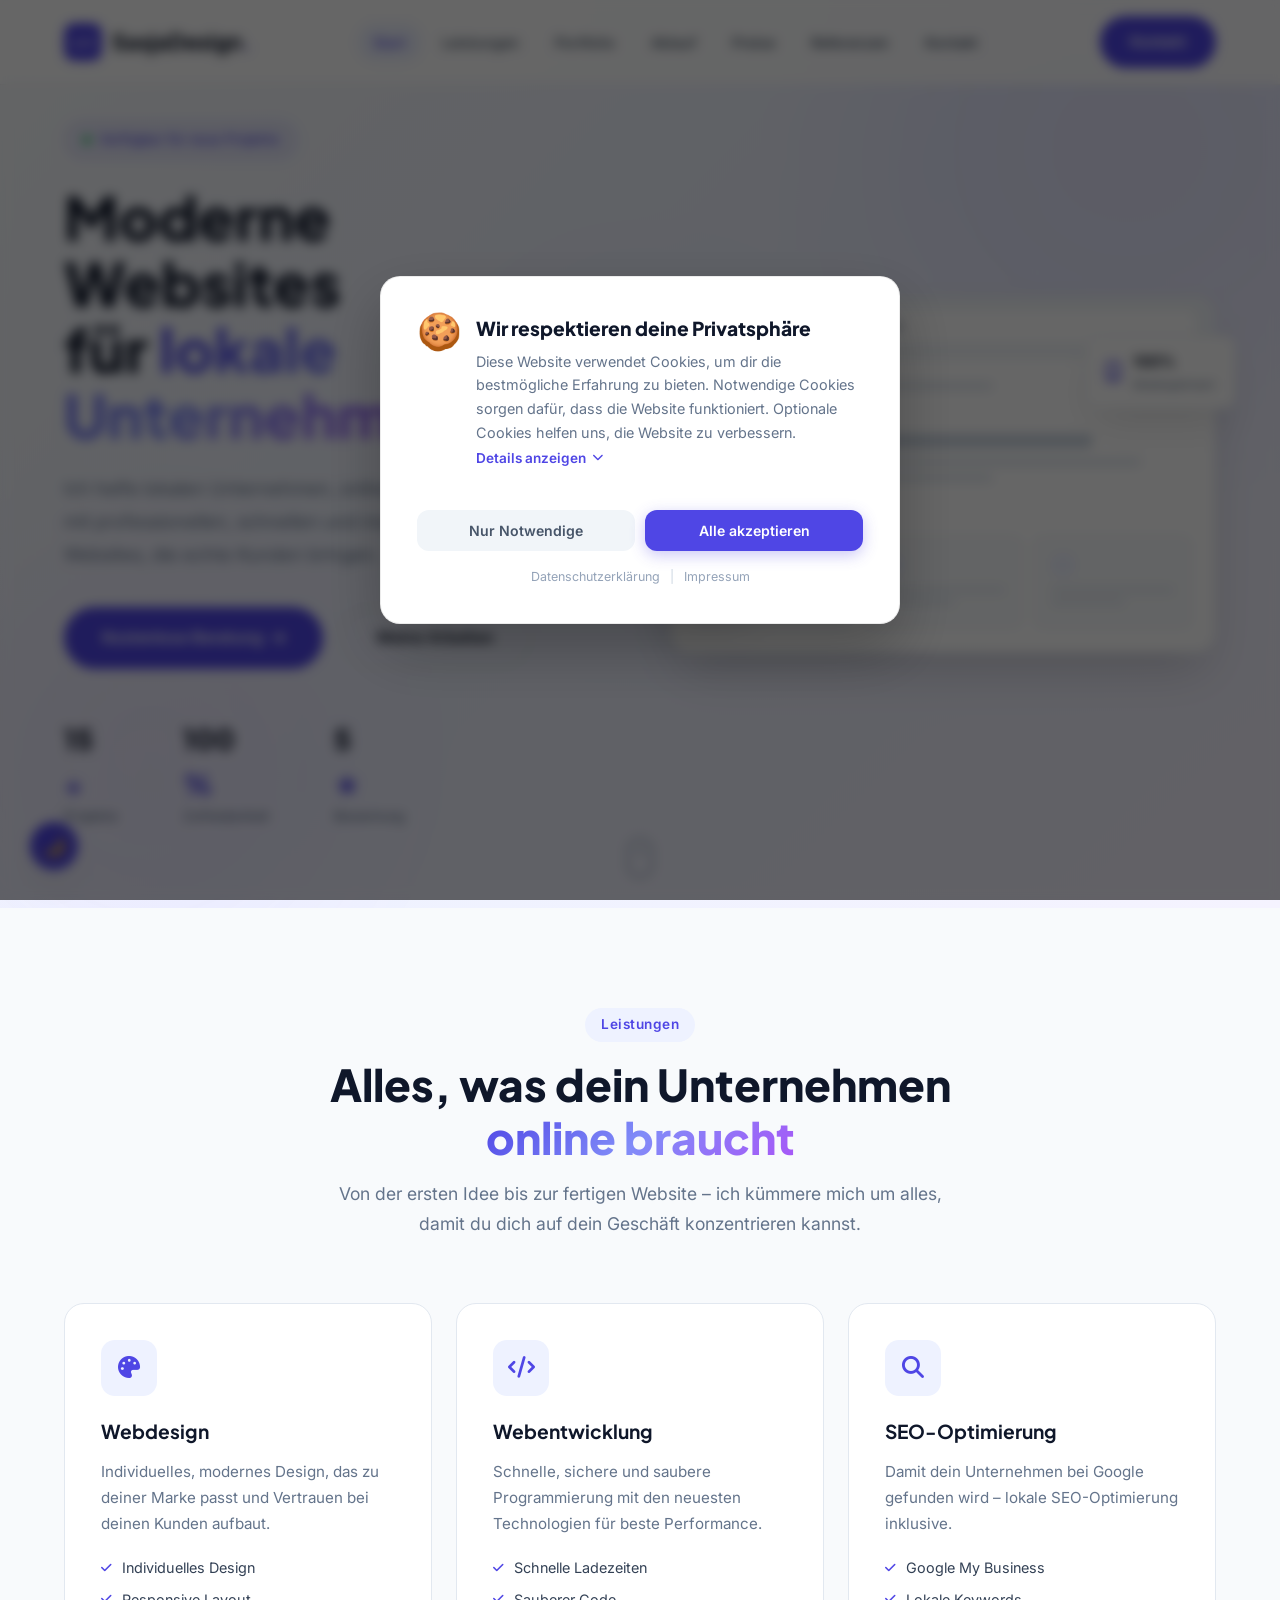
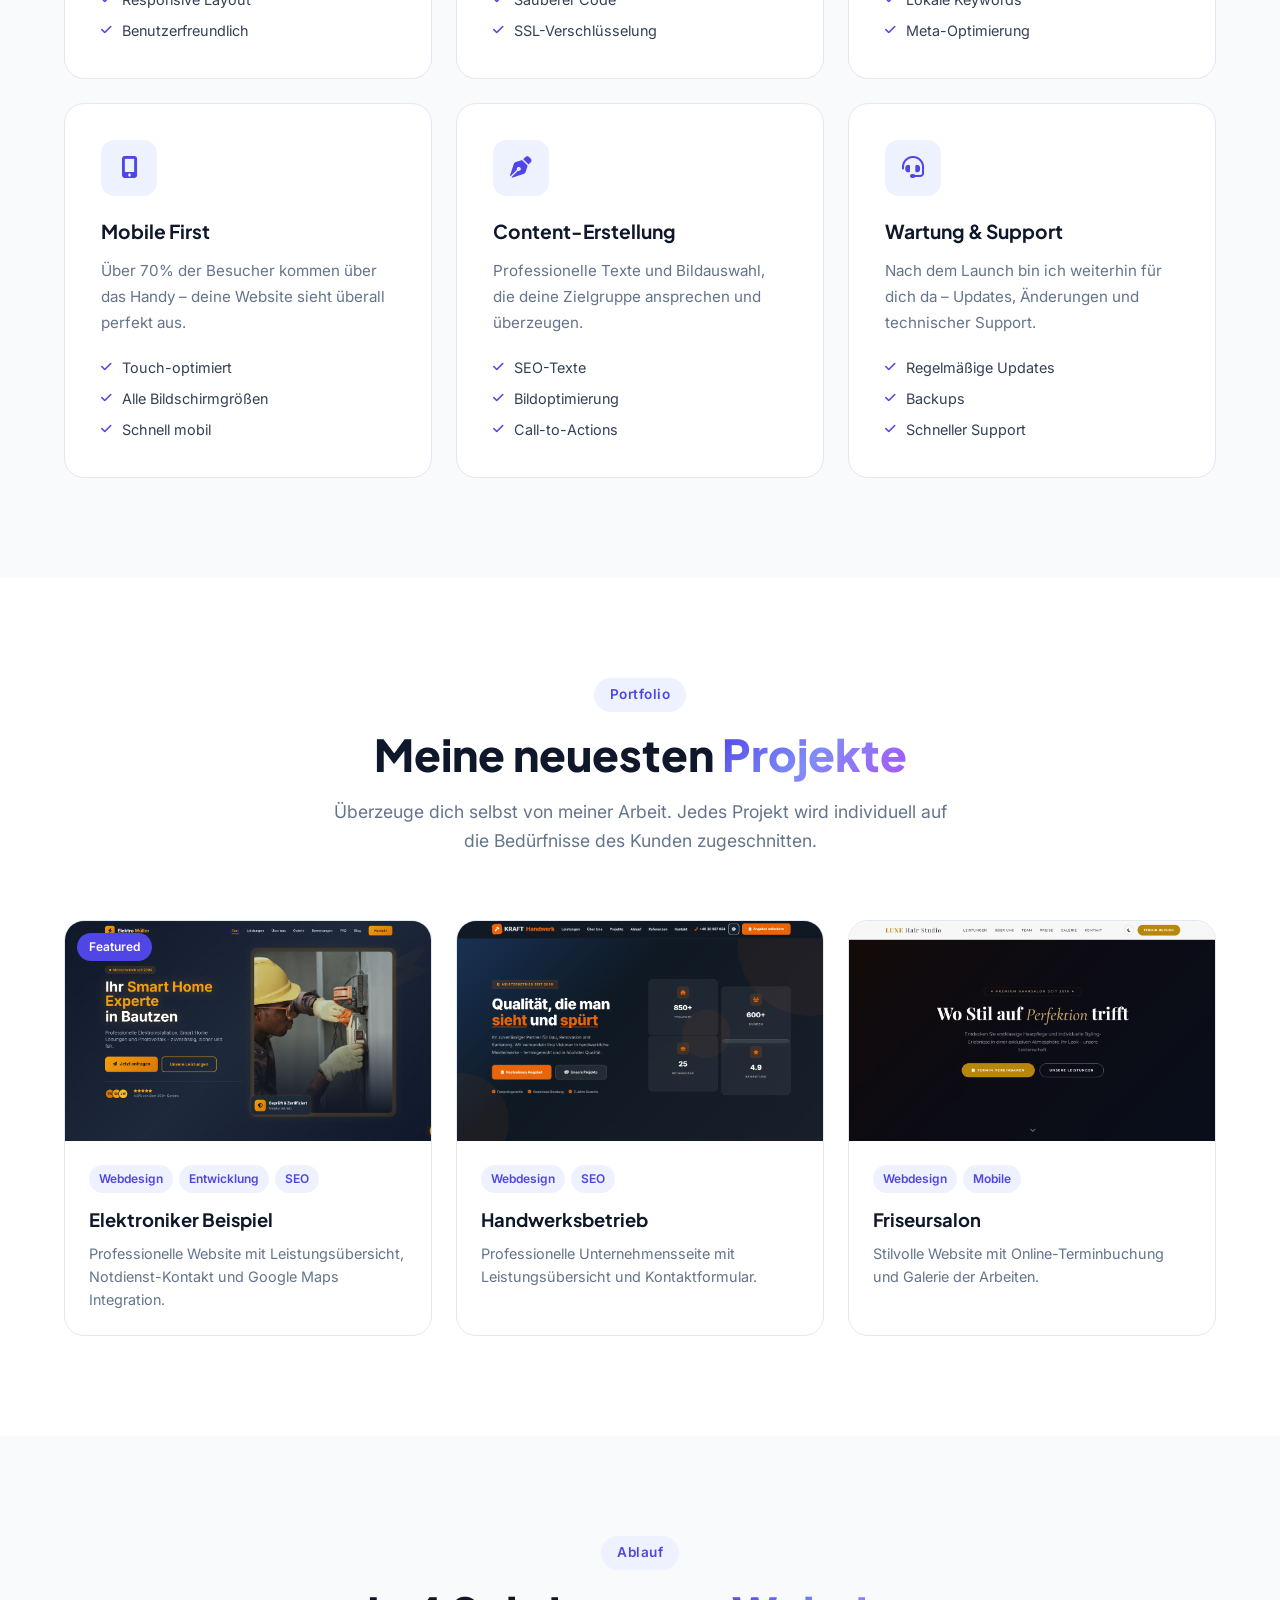
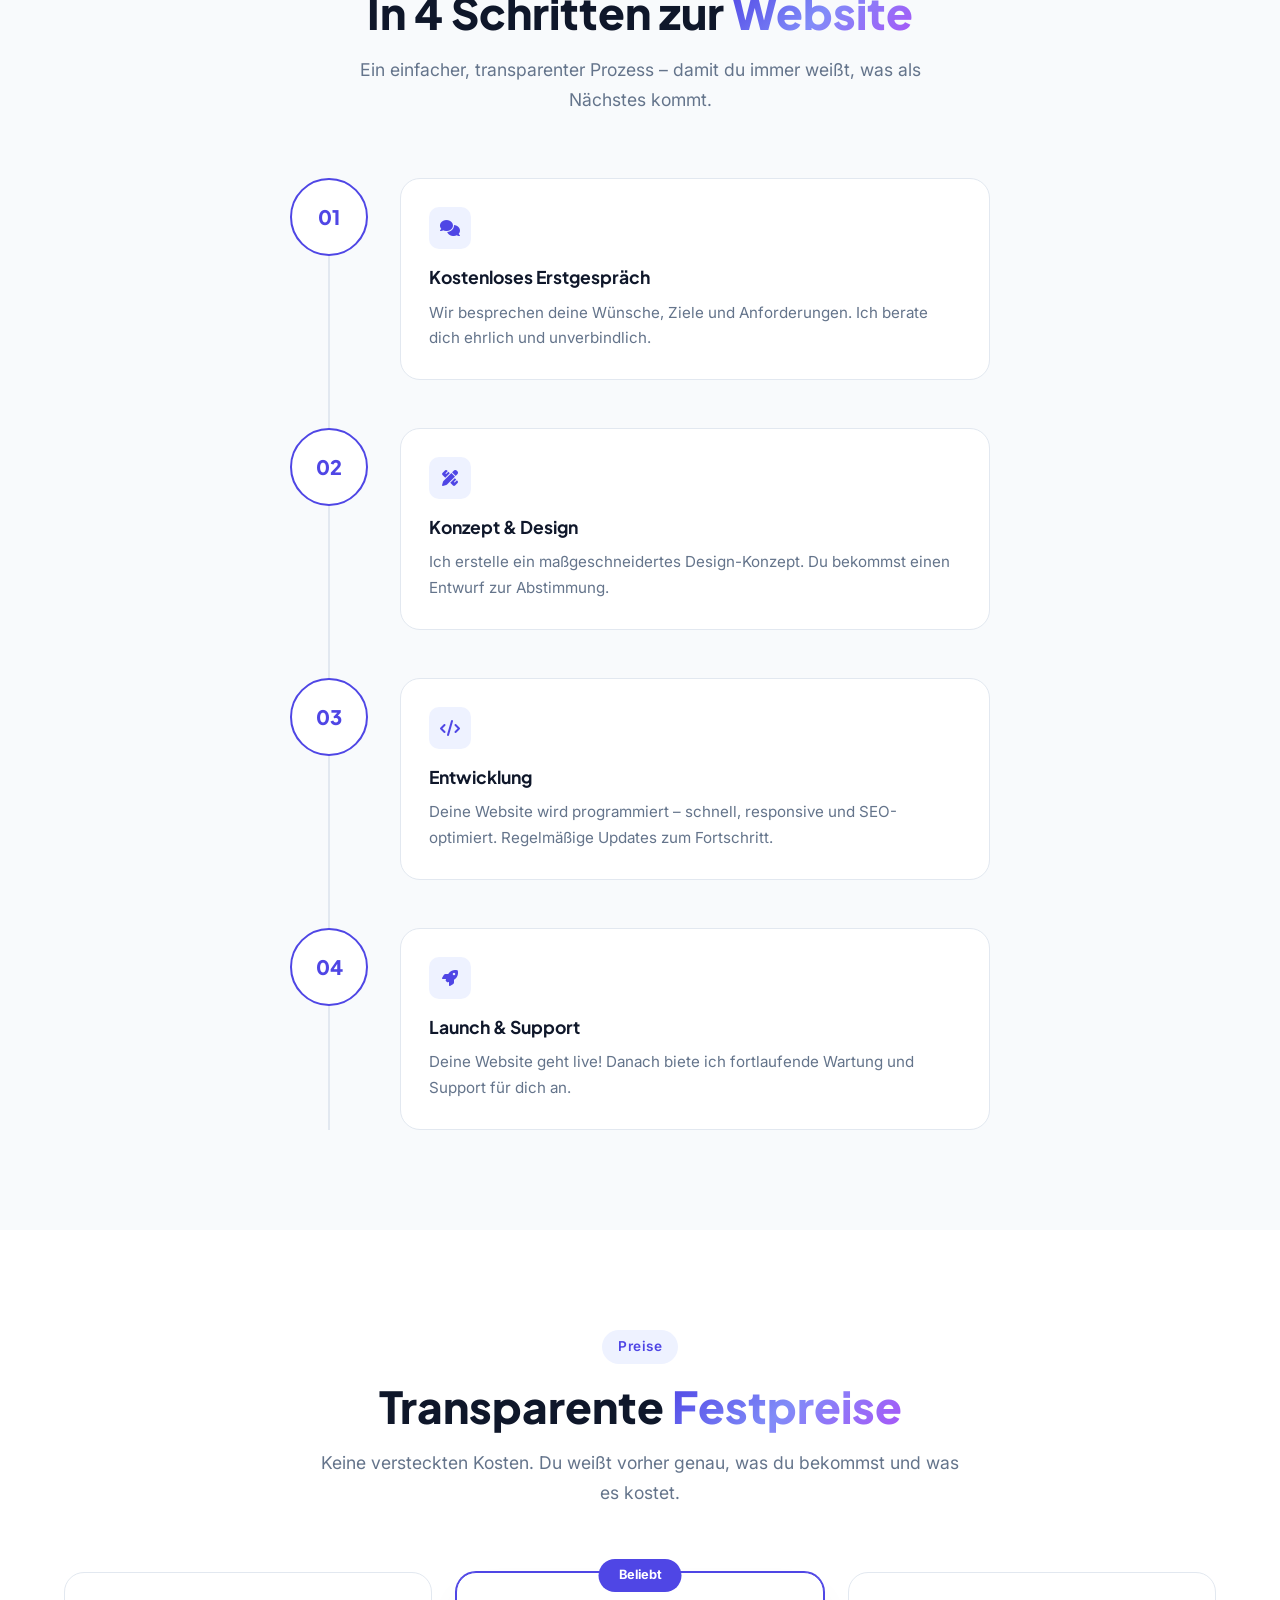
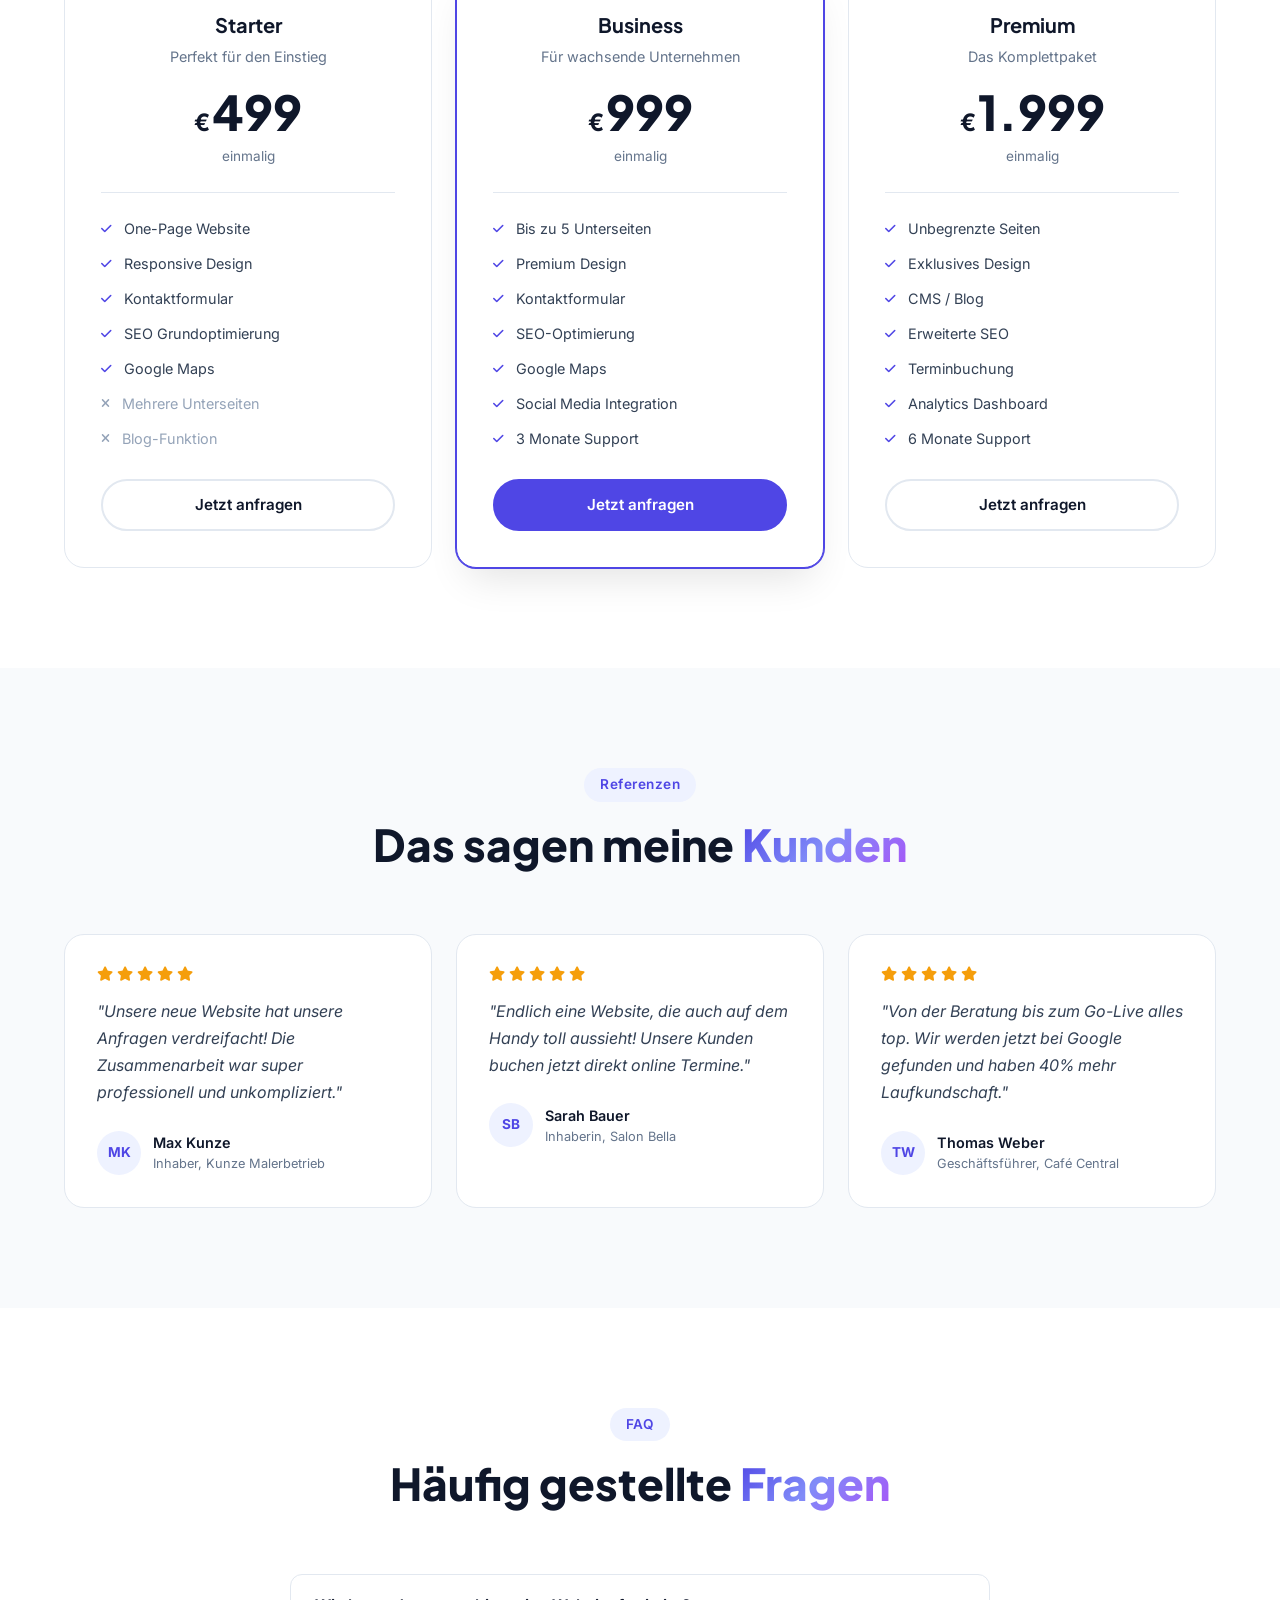
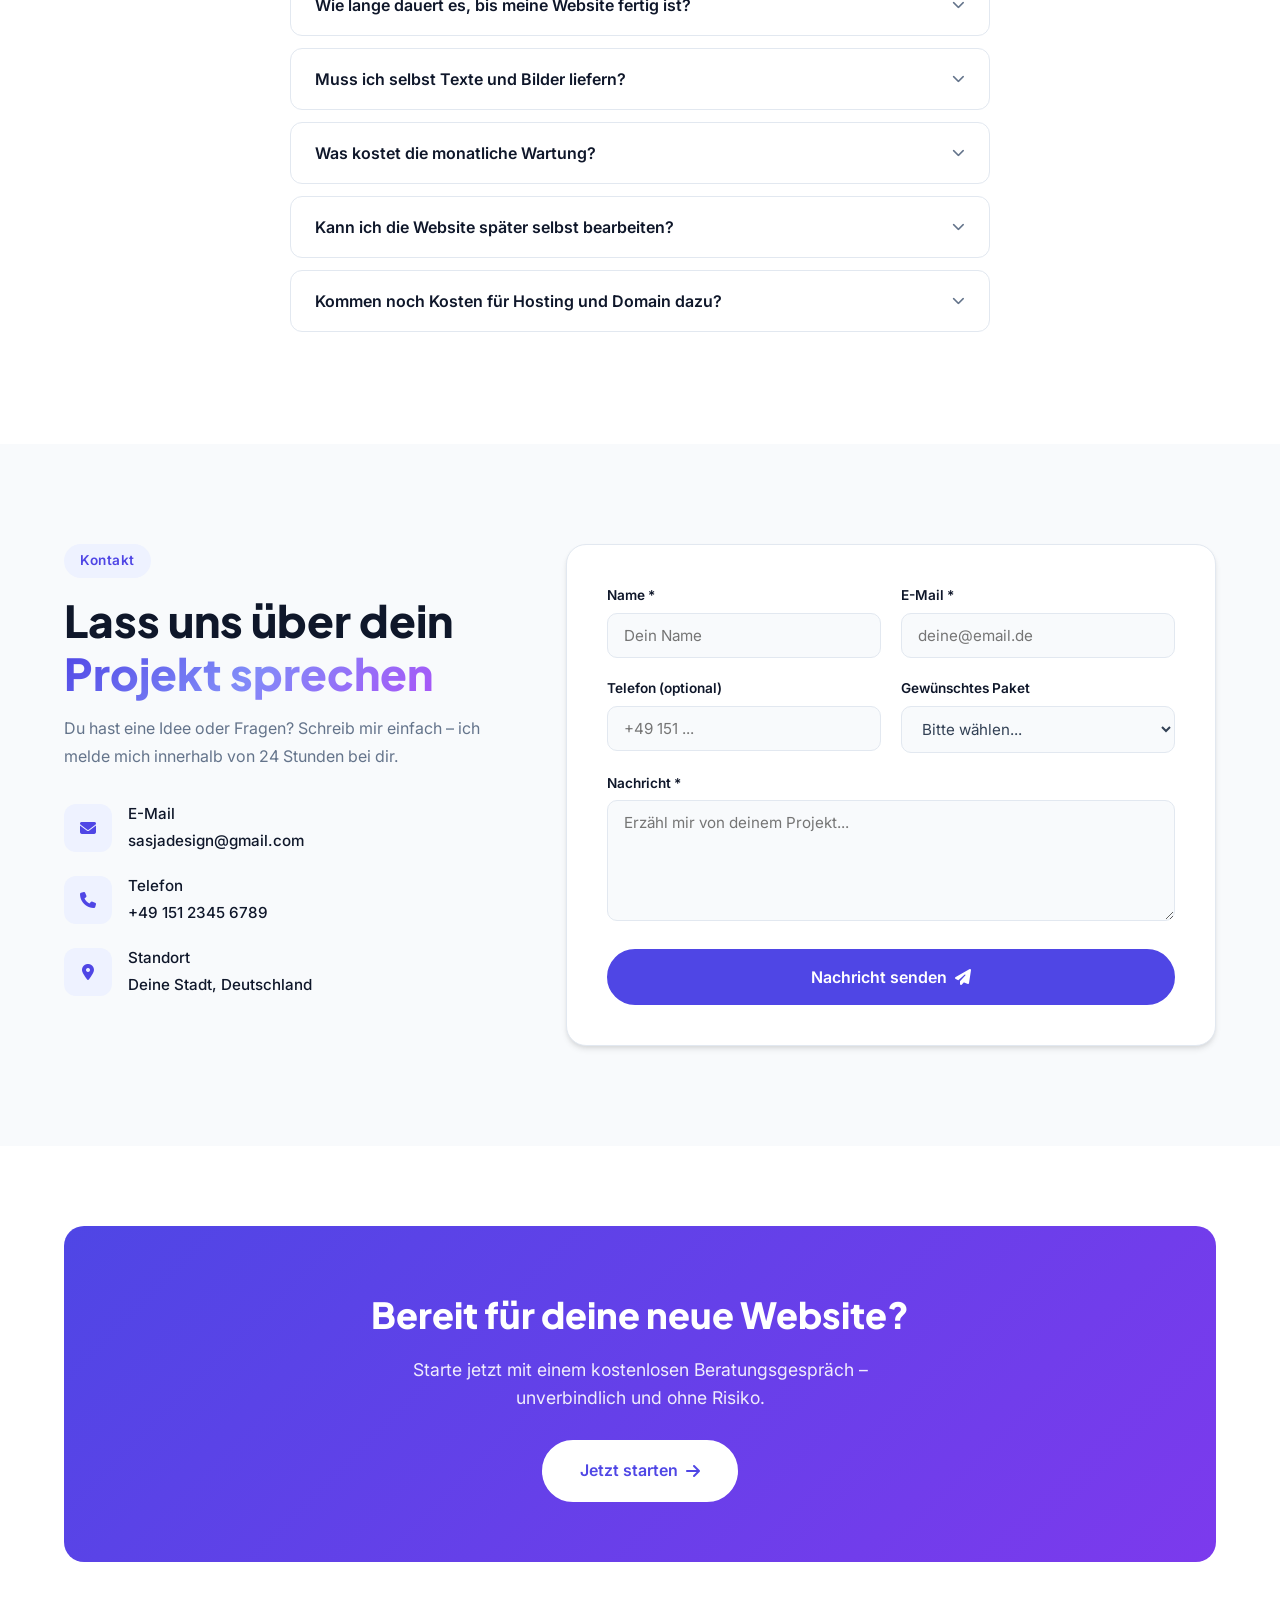
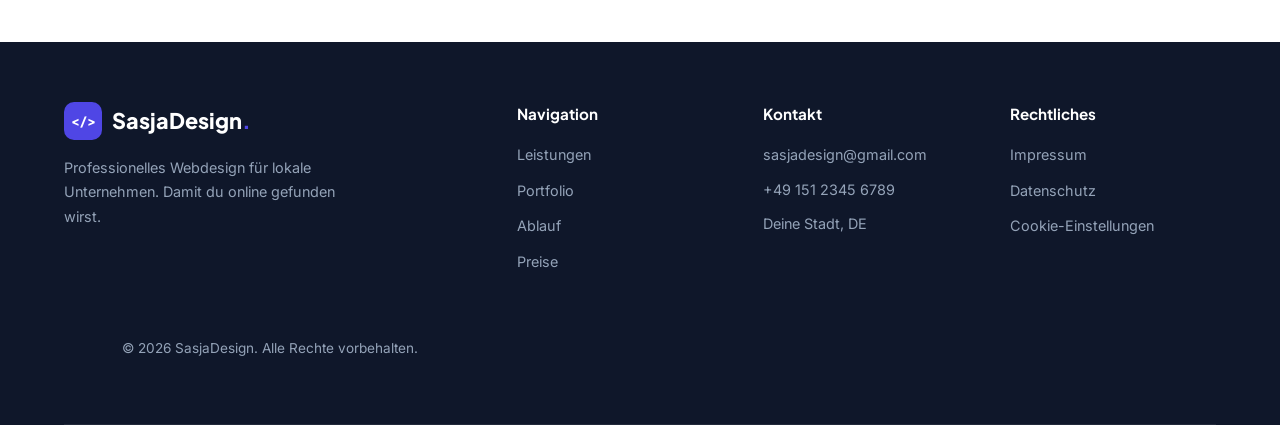
==== index.html @ 2af324fd "add folder and files" ====
<!DOCTYPE html>
<html lang="de">
<head>


	<script>
(async () => {
  try {
    // Wenn maintenance.on existiert -> Wartungsseite anzeigen
    const res = await fetch('/maintenance.on', { cache: 'no-store' });
    if (res.ok) window.location.replace('/maintenance.html');
  } catch (e) {
    // wenn fetch nicht klappt: normal laden
  }
})();
</script>
	
	<link rel="icon" type="image/svg+xml" href="data:image/svg+xml,<svg xmlns='http://www.w3.org/2000/svg' viewBox='0 0 100 100'><rect rx='20' width='100' height='100' fill='%234F46E5'/><text x='50' y='68' text-anchor='middle' font-size='50' font-family='monospace' fill='white'>&lt;/&gt;</text></svg>">
<link rel="icon" type="image/png" sizes="32x32" href="favicon-32x32.png">
<link rel="icon" type="image/png" sizes="16x16" href="favicon-16x16.png">
    <meta charset="UTF-8">
    <meta name="viewport" content="width=device-width, initial-scale=1.0">
    <title>SasjaDesign | Webdesign für lokale Unternehmen</title>
    <meta name="description" content="Professionelles Webdesign für lokale Unternehmen. Moderne, schnelle und mobiloptimierte Websites, die echte Kunden bringen.">

    <!-- Dark Mode sofort anwenden -->
    <script>
        (function(){
            var m=document.cookie.match(/(?:^|;\s*)theme=([^;]*)/);
            var t=m?decodeURIComponent(m[1]):null;
            if(t==='dark'||(!t&&window.matchMedia('(prefers-color-scheme: dark)').matches)){
                document.documentElement.classList.add('dark');
            }
        })();
    </script>

    <link rel="preconnect" href="https://fonts.googleapis.com">
    <link rel="preconnect" href="https://fonts.gstatic.com" crossorigin>
    <link href="https://fonts.googleapis.com/css2?family=Inter:wght@300;400;500;600;700;800;900&family=Plus+Jakarta+Sans:wght@400;500;600;700;800&display=swap" rel="stylesheet">
    <link rel="stylesheet" href="https://cdnjs.cloudflare.com/ajax/libs/font-awesome/6.5.1/css/all.min.css">
    <link rel="stylesheet" href="css/style.css">
</head>
<body>

    <!-- ==================== PAGE LOADER ==================== -->
    <div class="page-loader" id="pageLoader">
        <div class="loader-spinner"></div>
    </div>

    <!-- ==================== NAVBAR ==================== -->
    <nav class="navbar" id="navbar">
        <div class="container nav-container">
            <a href="#hero" class="logo">
                <span class="logo-icon">&lt;/&gt;</span>
                <span class="logo-text">SasjaDesign<span class="logo-dot">.</span></span>
            </a>
            <div class="nav-links" id="navLinks">
                <a href="#hero" class="nav-link active">Start</a>
                <a href="#services" class="nav-link">Leistungen</a>
                <a href="#portfolio" class="nav-link">Portfolio</a>
                <a href="#process" class="nav-link">Ablauf</a>
                <a href="#pricing" class="nav-link">Preise</a>
                <a href="#testimonials" class="nav-link">Referenzen</a>
                <a href="#contact" class="nav-link">Kontakt</a>
            </div>
            <div class="nav-actions">
                <a href="#contact" class="btn btn-primary nav-cta">Kontakt</a>
                <button class="hamburger" id="navHamburger" aria-label="Menü öffnen">
                    <span class="bar"></span>
                    <span class="bar"></span>
                    <span class="bar"></span>
                </button>
            </div>
        </div>
    </nav>

    <!-- ==================== HERO ==================== -->
    <section class="hero" id="hero">
        <div class="hero-bg-shapes">
            <div class="shape shape-1"></div>
            <div class="shape shape-2"></div>
            <div class="shape shape-3"></div>
        </div>
        <div class="container hero-container">
            <div class="hero-content" data-animate>
                <div class="hero-badge">
                    <span class="badge-dot"></span>
                    Verfügbar für neue Projekte
                </div>
                <h1 class="hero-title">
                    Moderne Websites <br>für <span class="text-gradient">lokale Unternehmen</span>
                </h1>
                <p class="hero-subtitle">
                    Ich helfe lokalen Unternehmen, online sichtbar zu werden – mit professionellen,
                    schnellen und mobiloptimierten Websites, die echte Kunden bringen.
                </p>
                <div class="hero-cta">
                    <a href="#contact" class="btn btn-primary btn-lg">Kostenlose Beratung <i class="fas fa-arrow-right"></i></a>
                    <a href="#portfolio" class="btn btn-outline btn-lg">Meine Arbeiten</a>
                </div>
                <div class="hero-stats">
                    <div class="stat">
                        <span class="stat-number" data-count="15">0</span><span class="stat-plus">+</span>
                        <span class="stat-label">Projekte</span>
                    </div>
                    <div class="stat-divider"></div>
                    <div class="stat">
                        <span class="stat-number" data-count="100">0</span><span class="stat-plus">%</span>
                        <span class="stat-label">Zufriedenheit</span>
                    </div>
                    <div class="stat-divider"></div>
                    <div class="stat">
                        <span class="stat-number" data-count="5">0</span><span class="stat-plus">★</span>
                        <span class="stat-label">Bewertung</span>
                    </div>
                </div>
            </div>
            <div class="hero-visual" data-animate="fade-left">
                <div class="browser-mockup">
                    <div class="browser-header">
                        <div class="browser-dots">
                            <span class="dot red"></span>
                            <span class="dot yellow"></span>
                            <span class="dot green"></span>
                        </div>
                        <div class="browser-url">
                            <i class="fas fa-lock"></i>
                            www.dein-kunde.de
                        </div>
                    </div>
                    <div class="browser-body">
                        <div class="mock-nav"></div>
                        <div class="mock-hero-section">
                            <div class="mock-badge"></div>
                            <div class="mock-title"></div>
                            <div class="mock-text"></div>
                            <div class="mock-text short"></div>
                            <div class="mock-btn"></div>
                        </div>
                        <div class="mock-cards">
                            <div class="mock-card">
                                <div class="mock-card-icon"></div>
                                <div class="mock-card-line"></div>
                                <div class="mock-card-line short"></div>
                            </div>
                            <div class="mock-card">
                                <div class="mock-card-icon"></div>
                                <div class="mock-card-line"></div>
                                <div class="mock-card-line short"></div>
                            </div>
                            <div class="mock-card">
                                <div class="mock-card-icon"></div>
                                <div class="mock-card-line"></div>
                                <div class="mock-card-line short"></div>
                            </div>
                        </div>
                    </div>
                </div>
                <div class="floating-card card-speed">
                    <i class="fas fa-bolt"></i>
                    <div>
                        <span class="fc-value">0.8s</span>
                        <span class="fc-label">Ladezeit</span>
                    </div>
                </div>
                <div class="floating-card card-mobile">
                    <i class="fas fa-mobile-alt"></i>
                    <div>
                        <span class="fc-value">100%</span>
                        <span class="fc-label">Mobiloptimiert</span>
                    </div>
                </div>
            </div>
        </div>
        <div class="scroll-indicator">
            <div class="mouse">
                <div class="wheel"></div>
            </div>
        </div>
    </section>

    <!-- ==================== SERVICES ==================== -->
    <section class="services section" id="services">
        <div class="container">
            <div class="section-header" data-animate>
                <span class="section-tag">Leistungen</span>
                <h2 class="section-title">Alles, was dein Unternehmen <span class="text-gradient">online braucht</span></h2>
                <p class="section-subtitle">Von der ersten Idee bis zur fertigen Website – ich kümmere mich um alles, damit du dich auf dein Geschäft konzentrieren kannst.</p>
            </div>
            <div class="services-grid">
                <div class="service-card" data-animate data-delay="0">
                    <div class="service-icon"><i class="fas fa-palette"></i></div>
                    <h3>Webdesign</h3>
                    <p>Individuelles, modernes Design, das zu deiner Marke passt und Vertrauen bei deinen Kunden aufbaut.</p>
                    <ul class="service-features">
                        <li><i class="fas fa-check"></i> Individuelles Design</li>
                        <li><i class="fas fa-check"></i> Responsive Layout</li>
                        <li><i class="fas fa-check"></i> Benutzerfreundlich</li>
                    </ul>
                </div>
                <div class="service-card" data-animate data-delay="100">
                    <div class="service-icon"><i class="fas fa-code"></i></div>
                    <h3>Webentwicklung</h3>
                    <p>Schnelle, sichere und saubere Programmierung mit den neuesten Technologien für beste Performance.</p>
                    <ul class="service-features">
                        <li><i class="fas fa-check"></i> Schnelle Ladezeiten</li>
                        <li><i class="fas fa-check"></i> Sauberer Code</li>
                        <li><i class="fas fa-check"></i> SSL-Verschlüsselung</li>
                    </ul>
                </div>
                <div class="service-card" data-animate data-delay="200">
                    <div class="service-icon"><i class="fas fa-search"></i></div>
                    <h3>SEO-Optimierung</h3>
                    <p>Damit dein Unternehmen bei Google gefunden wird – lokale SEO-Optimierung inklusive.</p>
                    <ul class="service-features">
                        <li><i class="fas fa-check"></i> Google My Business</li>
                        <li><i class="fas fa-check"></i> Lokale Keywords</li>
                        <li><i class="fas fa-check"></i> Meta-Optimierung</li>
                    </ul>
                </div>
                <div class="service-card" data-animate data-delay="0">
                    <div class="service-icon"><i class="fas fa-mobile-alt"></i></div>
                    <h3>Mobile First</h3>
                    <p>Über 70% der Besucher kommen über das Handy – deine Website sieht überall perfekt aus.</p>
                    <ul class="service-features">
                        <li><i class="fas fa-check"></i> Touch-optimiert</li>
                        <li><i class="fas fa-check"></i> Alle Bildschirmgrößen</li>
                        <li><i class="fas fa-check"></i> Schnell mobil</li>
                    </ul>
                </div>
                <div class="service-card" data-animate data-delay="100">
                    <div class="service-icon"><i class="fas fa-pen-nib"></i></div>
                    <h3>Content-Erstellung</h3>
                    <p>Professionelle Texte und Bildauswahl, die deine Zielgruppe ansprechen und überzeugen.</p>
                    <ul class="service-features">
                        <li><i class="fas fa-check"></i> SEO-Texte</li>
                        <li><i class="fas fa-check"></i> Bildoptimierung</li>
                        <li><i class="fas fa-check"></i> Call-to-Actions</li>
                    </ul>
                </div>
                <div class="service-card" data-animate data-delay="200">
                    <div class="service-icon"><i class="fas fa-headset"></i></div>
                    <h3>Wartung & Support</h3>
                    <p>Nach dem Launch bin ich weiterhin für dich da – Updates, Änderungen und technischer Support.</p>
                    <ul class="service-features">
                        <li><i class="fas fa-check"></i> Regelmäßige Updates</li>
                        <li><i class="fas fa-check"></i> Backups</li>
                        <li><i class="fas fa-check"></i> Schneller Support</li>
                    </ul>
                </div>
            </div>
        </div>
    </section>

    <!-- ==================== PORTFOLIO ==================== -->
    <section class="section" id="portfolio">
        <div class="container">
            <div class="section-header" data-animate>
                <span class="section-tag">Portfolio</span>
                <h2 class="section-title">Meine neuesten <span class="text-gradient">Projekte</span></h2>
                <p class="section-subtitle">Überzeuge dich selbst von meiner Arbeit. Jedes Projekt wird individuell auf die Bedürfnisse des Kunden zugeschnitten.</p>
            </div>
            <div class="portfolio-grid">
                <div class="portfolio-item featured" data-animate data-delay="0">
                    <div class="portfolio-card">
                        <div class="portfolio-image">
				 <img src="images/Elektriker.png"
                 			alt="Elektroniker Website – Webdesign"
                 				class="portfolio-preview">
                            <div class="portfolio-placeholder">
                                <div class="pp-browser">
                                    <div class="pp-dots"><span></span><span></span><span></span></div>
                                    <div class="pp-content">
                                        <div class="pp-nav"></div>
                                        <div class="pp-hero">
                                            <div class="pp-title-block"></div>
                                            <div class="pp-text-block"></div>
                                            <div class="pp-btn-block"></div>
                                        </div>
                                        <div class="pp-grid">
                                            <div class="pp-box"></div>
                                            <div class="pp-box"></div>
                                            <div class="pp-box"></div>
                                        </div>
                                    </div>
                                </div>
                            </div>
                            <div class="portfolio-overlay">
                                <a href="Demos/Elektroniker.html" class="portfolio-link">Website ansehen <i class="fas fa-external-link-alt"></i></a>
                            </div>
                            <span class="portfolio-featured-badge">Featured</span>
                        </div>
                        <div class="portfolio-info">
                            <div class="portfolio-tags">
                                <span>Webdesign</span>
                                <span>Entwicklung</span>
                                <span>SEO</span>
                            </div>
                            <h3>Elektroniker Beispiel</h3>
                            <p>Professionelle Website mit Leistungsübersicht, Notdienst-Kontakt und Google Maps Integration.</p>
                        </div>
                    </div>
                </div>
                <div class="portfolio-item" data-animate data-delay="100">
                    <div class="portfolio-card">
                        <div class="portfolio-image">
			 <img src="images/Handwerker.png"
                 			alt="Handwerker Website – Webdesign"
                 				class="portfolio-preview">
                            <div class="portfolio-placeholder color-2">
                                <div class="pp-browser">
                                    <div class="pp-dots"><span></span><span></span><span></span></div>
                                    <div class="pp-content">
                                        <div class="pp-nav"></div>
                                        <div class="pp-hero">
                                            <div class="pp-title-block"></div>
                                            <div class="pp-text-block"></div>
                                            <div class="pp-btn-block"></div>
                                        </div>
                                        <div class="pp-grid">
                                            <div class="pp-box"></div>
                                            <div class="pp-box"></div>
                                            <div class="pp-box"></div>
                                        </div>
                                    </div>
                                </div>
                            </div>
                            <div class="portfolio-overlay">
                                <a href="Demos/Handwerker.html" class="portfolio-link">Website ansehen <i class="fas fa-external-link-alt"></i></a>
                            </div>
                        </div>
                        <div class="portfolio-info">
                            <div class="portfolio-tags">
                                <span>Webdesign</span>
                                <span>SEO</span>
                            </div>
                            <h3>Handwerksbetrieb</h3>
                            <p>Professionelle Unternehmensseite mit Leistungsübersicht und Kontaktformular.</p>
                        </div>
                    </div>
                </div>
                <div class="portfolio-item" data-animate data-delay="200">
                    <div class="portfolio-card">
                        <div class="portfolio-image">
			 <img src="images/Friseur.png"
                 			alt="Friseur Website – Webdesign"
                 				class="portfolio-preview">
							<div class="portfolio-placeholder color-3">
                                <div class="pp-browser">
                                    <div class="pp-dots"><span></span><span></span><span></span></div>
                                    <div class="pp-content">
                                        <div class="pp-nav"></div>
                                        <div class="pp-hero">
                                            <div class="pp-title-block"></div>
                                            <div class="pp-text-block"></div>
                                            <div class="pp-btn-block"></div>
                                        </div>
                                        <div class="pp-grid">
                                            <div class="pp-box"></div>
                                            <div class="pp-box"></div>
                                            <div class="pp-box"></div>
                                        </div>
                                    </div>
                                </div>
                            </div>
                            <div class="portfolio-overlay">
                                <a href="Demos/Friseur.html" class="portfolio-link">Website ansehen <i class="fas fa-external-link-alt"></i></a>
                            </div>
                        </div>
                        <div class="portfolio-info">
                            <div class="portfolio-tags">
                                <span>Webdesign</span>
                                <span>Mobile</span>
                            </div>
                            <h3>Friseursalon</h3>
                            <p>Stilvolle Website mit Online-Terminbuchung und Galerie der Arbeiten.</p>
                        </div>
                    </div>
                </div>
            </div>
        </div>
    </section>

    <!-- ==================== PROCESS ==================== -->
    <section class="process section" id="process">
        <div class="container">
            <div class="section-header" data-animate>
                <span class="section-tag">Ablauf</span>
                <h2 class="section-title">In 4 Schritten zur <span class="text-gradient">Website</span></h2>
                <p class="section-subtitle">Ein einfacher, transparenter Prozess – damit du immer weißt, was als Nächstes kommt.</p>
            </div>
            <div class="process-timeline">
                <div class="process-line"></div>
                <div class="process-step" data-animate data-delay="0">
                    <div class="step-number">01</div>
                    <div class="step-content">
                        <div class="step-icon"><i class="fas fa-comments"></i></div>
                        <h3>Kostenloses Erstgespräch</h3>
                        <p>Wir besprechen deine Wünsche, Ziele und Anforderungen. Ich berate dich ehrlich und unverbindlich.</p>
                    </div>
                </div>
                <div class="process-step" data-animate data-delay="100">
                    <div class="step-number">02</div>
                    <div class="step-content">
                        <div class="step-icon"><i class="fas fa-pencil-ruler"></i></div>
                        <h3>Konzept & Design</h3>
                        <p>Ich erstelle ein maßgeschneidertes Design-Konzept. Du bekommst einen Entwurf zur Abstimmung.</p>
                    </div>
                </div>
                <div class="process-step" data-animate data-delay="200">
                    <div class="step-number">03</div>
                    <div class="step-content">
                        <div class="step-icon"><i class="fas fa-code"></i></div>
                        <h3>Entwicklung</h3>
                        <p>Deine Website wird programmiert – schnell, responsive und SEO-optimiert. Regelmäßige Updates zum Fortschritt.</p>
                    </div>
                </div>
                <div class="process-step" data-animate data-delay="300">
                    <div class="step-number">04</div>
                    <div class="step-content">
                        <div class="step-icon"><i class="fas fa-rocket"></i></div>
                        <h3>Launch & Support</h3>
                        <p>Deine Website geht live! Danach biete ich fortlaufende Wartung und Support für dich an.</p>
                    </div>
                </div>
            </div>
        </div>
    </section>

    <!-- ==================== PRICING ==================== -->
    <section class="section" id="pricing">
        <div class="container">
            <div class="section-header" data-animate>
                <span class="section-tag">Preise</span>
                <h2 class="section-title">Transparente <span class="text-gradient">Festpreise</span></h2>
                <p class="section-subtitle">Keine versteckten Kosten. Du weißt vorher genau, was du bekommst und was es kostet.</p>
            </div>
            <div class="pricing-grid">
                <div class="pricing-card" data-animate data-delay="0">
                    <div class="pricing-header">
                        <h3>Starter</h3>
                        <p class="pricing-desc">Perfekt für den Einstieg</p>
                        <div class="pricing-price">
                            <span class="price-currency">€</span>
                            <span class="price-amount">499</span>
                        </div>
                        <span class="price-note">einmalig</span>
                    </div>
                    <ul class="pricing-features">
                        <li><i class="fas fa-check"></i> One-Page Website</li>
                        <li><i class="fas fa-check"></i> Responsive Design</li>
                        <li><i class="fas fa-check"></i> Kontaktformular</li>
                        <li><i class="fas fa-check"></i> SEO Grundoptimierung</li>
                        <li><i class="fas fa-check"></i> Google Maps</li>
                        <li class="disabled"><i class="fas fa-times"></i> Mehrere Unterseiten</li>
                        <li class="disabled"><i class="fas fa-times"></i> Blog-Funktion</li>
                    </ul>
                    <a href="#contact" class="btn btn-outline btn-block">Jetzt anfragen</a>
                </div>
                <div class="pricing-card popular" data-animate data-delay="100">
                    <span class="popular-badge">Beliebt</span>
                    <div class="pricing-header">
                        <h3>Business</h3>
                        <p class="pricing-desc">Für wachsende Unternehmen</p>
                        <div class="pricing-price">
                            <span class="price-currency">€</span>
                            <span class="price-amount">999</span>
                        </div>
                        <span class="price-note">einmalig</span>
                    </div>
                    <ul class="pricing-features">
                        <li><i class="fas fa-check"></i> Bis zu 5 Unterseiten</li>
                        <li><i class="fas fa-check"></i> Premium Design</li>
                        <li><i class="fas fa-check"></i> Kontaktformular</li>
                        <li><i class="fas fa-check"></i> SEO-Optimierung</li>
                        <li><i class="fas fa-check"></i> Google Maps</li>
                        <li><i class="fas fa-check"></i> Social Media Integration</li>
                        <li><i class="fas fa-check"></i> 3 Monate Support</li>
                    </ul>
                    <a href="#contact" class="btn btn-primary btn-block">Jetzt anfragen</a>
                </div>
                <div class="pricing-card" data-animate data-delay="200">
                    <div class="pricing-header">
                        <h3>Premium</h3>
                        <p class="pricing-desc">Das Komplettpaket</p>
                        <div class="pricing-price">
                            <span class="price-currency">€</span>
                            <span class="price-amount">1.999</span>
                        </div>
                        <span class="price-note">einmalig</span>
                    </div>
                    <ul class="pricing-features">
                        <li><i class="fas fa-check"></i> Unbegrenzte Seiten</li>
                        <li><i class="fas fa-check"></i> Exklusives Design</li>
                        <li><i class="fas fa-check"></i> CMS / Blog</li>
                        <li><i class="fas fa-check"></i> Erweiterte SEO</li>
                        <li><i class="fas fa-check"></i> Terminbuchung</li>
                        <li><i class="fas fa-check"></i> Analytics Dashboard</li>
                        <li><i class="fas fa-check"></i> 6 Monate Support</li>
                    </ul>
                    <a href="#contact" class="btn btn-outline btn-block">Jetzt anfragen</a>
                </div>
            </div>
        </div>
    </section>

    <!-- ==================== TESTIMONIALS ==================== -->
    <section class="testimonials section" id="testimonials">
        <div class="container">
            <div class="section-header" data-animate>
                <span class="section-tag">Referenzen</span>
                <h2 class="section-title">Das sagen meine <span class="text-gradient">Kunden</span></h2>
            </div>
            <div class="testimonials-grid">
                <div class="testimonial-card" data-animate data-delay="0">
                    <div class="testimonial-stars">
                        <i class="fas fa-star"></i><i class="fas fa-star"></i><i class="fas fa-star"></i><i class="fas fa-star"></i><i class="fas fa-star"></i>
                    </div>
                    <p class="testimonial-text">"Unsere neue Website hat unsere Anfragen verdreifacht! Die Zusammenarbeit war super professionell und unkompliziert."</p>
                    <div class="testimonial-author">
                        <div class="author-avatar">MK</div>
                        <div>
                            <span class="author-name">Max Kunze</span>
                            <span class="author-role">Inhaber, Kunze Malerbetrieb</span>
                        </div>
                    </div>
                </div>
                <div class="testimonial-card" data-animate data-delay="100">
                    <div class="testimonial-stars">
                        <i class="fas fa-star"></i><i class="fas fa-star"></i><i class="fas fa-star"></i><i class="fas fa-star"></i><i class="fas fa-star"></i>
                    </div>
                    <p class="testimonial-text">"Endlich eine Website, die auch auf dem Handy toll aussieht! Unsere Kunden buchen jetzt direkt online Termine."</p>
                    <div class="testimonial-author">
                        <div class="author-avatar">SB</div>
                        <div>
                            <span class="author-name">Sarah Bauer</span>
                            <span class="author-role">Inhaberin, Salon Bella</span>
                        </div>
                    </div>
                </div>
                <div class="testimonial-card" data-animate data-delay="200">
                    <div class="testimonial-stars">
                        <i class="fas fa-star"></i><i class="fas fa-star"></i><i class="fas fa-star"></i><i class="fas fa-star"></i><i class="fas fa-star"></i>
                    </div>
                    <p class="testimonial-text">"Von der Beratung bis zum Go-Live alles top. Wir werden jetzt bei Google gefunden und haben 40% mehr Laufkundschaft."</p>
                    <div class="testimonial-author">
                        <div class="author-avatar">TW</div>
                        <div>
                            <span class="author-name">Thomas Weber</span>
                            <span class="author-role">Geschäftsführer, Café Central</span>
                        </div>
                    </div>
                </div>
            </div>
        </div>
    </section>

    <!-- ==================== FAQ ==================== -->
    <section class="section" id="faq">
        <div class="container">
            <div class="section-header" data-animate>
                <span class="section-tag">FAQ</span>
                <h2 class="section-title">Häufig gestellte <span class="text-gradient">Fragen</span></h2>
            </div>
            <div class="faq-list">
                <div class="faq-item" data-animate>
                    <button class="faq-question">
                        Wie lange dauert es, bis meine Website fertig ist?
                        <i class="fas fa-chevron-down"></i>
                    </button>
                    <div class="faq-answer">
                        <p>In der Regel dauert es 1–3 Wochen, je nach Umfang des Projekts. Eine einfache One-Page Website kann oft schon in einer Woche fertig sein.</p>
                    </div>
                </div>
                <div class="faq-item" data-animate>
                    <button class="faq-question">
                        Muss ich selbst Texte und Bilder liefern?
                        <i class="fas fa-chevron-down"></i>
                    </button>
                    <div class="faq-answer">
                        <p>Nicht unbedingt! Ich kann die Texterstellung und Bildauswahl für dich übernehmen. Natürlich sind eigene Fotos und Informationen immer ein Plus.</p>
                    </div>
                </div>
                <div class="faq-item" data-animate>
                    <button class="faq-question">
                        Was kostet die monatliche Wartung?
                        <i class="fas fa-chevron-down"></i>
                    </button>
                    <div class="faq-answer">
                        <p>Kleine Änderungen und Updates sind oft im Support-Zeitraum inbegriffen. Darüber hinaus biete ich Wartungspakete ab 29€/Monat an.</p>
                    </div>
                </div>
                <div class="faq-item" data-animate>
                    <button class="faq-question">
                        Kann ich die Website später selbst bearbeiten?
                        <i class="fas fa-chevron-down"></i>
                    </button>
                    <div class="faq-answer">
                        <p>Ja! Ab dem Business-Paket gibt es die Möglichkeit, ein einfaches CMS einzubauen, mit dem du Texte, Bilder und mehr selbst ändern kannst.</p>
                    </div>
                </div>
                <div class="faq-item" data-animate>
                    <button class="faq-question">
                        Kommen noch Kosten für Hosting und Domain dazu?
                        <i class="fas fa-chevron-down"></i>
                    </button>
                    <div class="faq-answer">
                        <p>Die Domain kostet ca. 10–15€ pro Jahr, das Hosting ca. 5–10€ pro Monat. Ich berate dich gerne zu den besten Optionen für dein Budget.</p>
                    </div>
                </div>
            </div>
        </div>
    </section>

    <!-- ==================== CONTACT ==================== -->
    <section class="contact section" id="contact">
        <div class="container">
            <div class="contact-wrapper">
                <div class="contact-info" data-animate>
                    <span class="section-tag">Kontakt</span>
                    <h2 class="section-title">Lass uns über dein <span class="text-gradient">Projekt sprechen</span></h2>
                    <p>Du hast eine Idee oder Fragen? Schreib mir einfach – ich melde mich innerhalb von 24 Stunden bei dir.</p>
                    <div class="contact-details">
                        <div class="contact-item">
                            <div class="contact-icon"><i class="fas fa-envelope"></i></div>
                            <div>
                                <span class="contact-label">E-Mail</span>
                                <a href="mailto:sasjadesign@gmail.com">sasjadesign@gmail.com</a>
                            </div>
                        </div>
                        <div class="contact-item">
                            <div class="contact-icon"><i class="fas fa-phone"></i></div>
                            <div>
                                <span class="contact-label">Telefon</span>
                                <a href="tel:+4915123456789">+49 151 2345 6789</a>
                            </div>
                        </div>
                        <div class="contact-item">
                            <div class="contact-icon"><i class="fas fa-map-marker-alt"></i></div>
                            <div>
                                <span class="contact-label">Standort</span>
                                <span>Deine Stadt, Deutschland</span>
                            </div>
                        </div>
                    </div>
                </div>
                <div class="contact-form-wrapper" data-animate="fade-left">
                    <form class="contact-form" id="contactForm" action="https://formspree.io/f/mkoveqnz" method="POST">
                        <div class="form-group">
                            <label for="name">Name *</label>
                            <input type="text" id="name" name="name" required placeholder="Dein Name">
                        </div>
                        <div class="form-group">
                            <label for="email">E-Mail *</label>
                            <input type="email" id="email" name="email" required placeholder="deine@email.de">
                        </div>
                        <div class="form-group">
                            <label for="phone">Telefon (optional)</label>
                            <input type="tel" id="phone" name="phone" placeholder="+49 151 ...">
                        </div>
                        <div class="form-group">
                            <label for="package">Gewünschtes Paket</label>
                            <select id="package" name="package">
                                <option value="">Bitte wählen...</option>
                                <option value="Starter">Starter (499€)</option>
                                <option value="Business">Business (999€)</option>
                                <option value="Premium">Premium (1.999€)</option>
                                <option value="Individuell">Individuell</option>
                            </select>
                        </div>
                        <div class="form-group full-width">
                            <label for="message">Nachricht *</label>
                            <textarea id="message" name="message" rows="5" required placeholder="Erzähl mir von deinem Projekt..."></textarea>
                        </div>
                        <button type="submit" class="btn btn-primary btn-lg">Nachricht senden <i class="fas fa-paper-plane"></i></button>
                    </form>
                    <div class="form-success" id="formSuccess" style="display: none;">
                        <div class="success-icon"><i class="fas fa-check-circle"></i></div>
                        <h3>Nachricht gesendet!</h3>
                        <p>Vielen Dank für deine Anfrage. Ich melde mich innerhalb von 24 Stunden bei dir.</p>
                    </div>
                </div>
            </div>
        </div>
    </section>

    <!-- ==================== CTA ==================== -->
    <section class="cta-section">
        <div class="container">
            <div class="cta-box" data-animate>
                <h2>Bereit für deine neue Website?</h2>
                <p>Starte jetzt mit einem kostenlosen Beratungsgespräch – unverbindlich und ohne Risiko.</p>
                <a href="#contact" class="btn btn-white btn-lg">Jetzt starten <i class="fas fa-arrow-right"></i></a>
            </div>
        </div>
    </section>

    <!-- ==================== FOOTER ==================== -->
    <footer class="footer">
        <div class="container">
            <div class="footer-grid">
                <div class="footer-brand">
                    <a href="#hero" class="logo">
                        <span class="logo-icon">&lt;/&gt;</span>
                        <span class="logo-text">SasjaDesign<span class="logo-dot">.</span></span>
                    </a>
                    <p>Professionelles Webdesign für lokale Unternehmen. Damit du online gefunden wirst.</p>
                </div>
                <div class="footer-links-col">
                    <h4>Navigation</h4>
                    <ul>
                        <li><a href="#services">Leistungen</a></li>
                        <li><a href="#portfolio">Portfolio</a></li>
                        <li><a href="#process">Ablauf</a></li>
                        <li><a href="#pricing">Preise</a></li>
                    </ul>
                </div>
                <div class="footer-links-col">
                    <h4>Kontakt</h4>
                    <ul>
                        <li><a href="mailto:sasjadesign@gmail.com">sasjadesign@gmail.com</a></li>
                       <a><span>+49 151 2345 6789</span></a>
                       
                        <li><span>Deine Stadt, DE</span></li>
                    </ul>
                </div>
              <div class="footer-links-col">
    <h4>Rechtliches</h4>
    <ul>
        <li><a href="impressum.html">Impressum</a></li>
        <li><a href="datenschutz.html">Datenschutz</a></li>
        <li><a href="#" class="reopen-cookie-settings">Cookie-Einstellungen</a></li>
    </ul>
</div>
            <div class="footer-bottom">
                <p>&copy; <span id="currentYear"></span> SasjaDesign. Alle Rechte vorbehalten.</p>
            </div>
        </div>
    </footer>

    <!-- ==================== FIXED BUTTONS ==================== -->
    <button class="back-to-top" id="backToTop" aria-label="Nach oben scrollen">
        <i class="fas fa-arrow-up"></i>
    </button>


    <button id="theme-toggle" aria-label="Dark Mode umschalten">🌙</button>

    <!-- ==================== COOKIE CONSENT BANNER ==================== -->
    <div class="cookie-overlay" id="cookieOverlay">
        <div class="cookie-modal" id="cookieBanner">
            <div class="cookie-modal-header">
                <div class="cookie-icon">🍪</div>
                <div class="cookie-modal-header-text">
                    <h3>Wir respektieren deine Privatsphäre</h3>
                    <p>Diese Website verwendet Cookies, um dir die bestmögliche Erfahrung zu bieten. Notwendige Cookies sorgen dafür, dass die Website funktioniert. Optionale Cookies helfen uns, die Website zu verbessern.</p>
                    <button class="cookie-details-toggle" id="cookieDetailsToggle">
                        <span>Details anzeigen</span>
                        <i class="fas fa-chevron-down"></i>
                    </button>
                </div>
            </div>

            <div class="cookie-details" id="cookieDetails">
                <div class="cookie-category">
                    <div class="cookie-category-header">
                        <div class="cookie-category-info">
                            <h4>Notwendige Cookies</h4>
                            <p>Für Dark Mode, Cookie-Einstellungen und grundlegende Funktionen. Können nicht deaktiviert werden.</p>
                        </div>
                        <label class="cookie-switch disabled">
                            <input type="checkbox" checked disabled>
                            <span class="cookie-slider"></span>
                        </label>
                    </div>
                </div>
                <div class="cookie-category">
                    <div class="cookie-category-header">
                        <div class="cookie-category-info">
                            <h4>Analyse Cookies</h4>
                            <p>Helfen uns zu verstehen, wie Besucher die Website nutzen (z.B. Google Analytics).</p>
                        </div>
                        <label class="cookie-switch">
                            <input type="checkbox" id="cookieAnalytics">
                            <span class="cookie-slider"></span>
                        </label>
                    </div>
                </div>
                <div class="cookie-category">
                    <div class="cookie-category-header">
                        <div class="cookie-category-info">
                            <h4>Externe Medien</h4>
                            <p>Ermöglicht das Laden externer Inhalte wie Google Fonts, YouTube-Videos etc.</p>
                        </div>
                        <label class="cookie-switch">
                            <input type="checkbox" id="cookieExternal">
                            <span class="cookie-slider"></span>
                        </label>
                    </div>
                </div>
            </div>

            <div class="cookie-actions">
                <button class="cookie-btn cookie-btn-reject" id="cookieReject">Nur Notwendige</button>
                <button class="cookie-btn cookie-btn-save" id="cookieSave" style="display:none;">Auswahl speichern</button>
                <button class="cookie-btn cookie-btn-accept" id="cookieAccept">Alle akzeptieren</button>
            </div>

            <div class="cookie-footer-links">
                <a href="datenschutz.html">Datenschutzerklärung</a>
                <span>|</span>
                <a href="impressum.html">Impressum</a>
            </div>
        </div>
    </div>



    <script src="js/script.js"></script>
</body>
</html>
---- css/style.css ----
/* ==================== VARIABLES ==================== */
:root {
    --primary: #4F46E5;
    --primary-dark: #4338CA;
    --primary-light: #818CF8;
    --primary-bg: #EEF2FF;
    --secondary: #0F172A;
    --text: #334155;
    --text-light: #64748B;
    --text-lighter: #94A3B8;
    --white: #FFFFFF;
    --bg: #F8FAFC;
    --bg-dark: #0F172A;
    --border: #E2E8F0;
    --shadow-sm: 0 1px 2px rgba(0,0,0,0.05);
    --shadow: 0 4px 6px -1px rgba(0,0,0,0.1), 0 2px 4px -1px rgba(0,0,0,0.06);
    --shadow-lg: 0 20px 40px -12px rgba(0,0,0,0.12);
    --shadow-xl: 0 25px 50px -12px rgba(0,0,0,0.18);
    --radius: 12px;
    --radius-lg: 20px;
    --radius-full: 9999px;
    --transition: all 0.3s cubic-bezier(0.4, 0, 0.2, 1);
    --font-main: 'Inter', -apple-system, BlinkMacSystemFont, sans-serif;
    --font-heading: 'Plus Jakarta Sans', 'Inter', sans-serif;
}

/* ==================== RESET & BASE ==================== */
*, *::before, *::after {
    margin: 0;
    padding: 0;
    box-sizing: border-box;
}

html {
    scroll-behavior: smooth;
    scroll-padding-top: 80px;
}

body {
    font-family: var(--font-main);
    color: var(--text);
    background: var(--white);
    line-height: 1.6;
    overflow-x: hidden;
    -webkit-font-smoothing: antialiased;
}

a {
    text-decoration: none;
    color: inherit;
    transition: var(--transition);
}

ul { list-style: none; }
img { max-width: 100%; display: block; }

.container {
    max-width: 1200px;
    margin: 0 auto;
    padding: 0 24px;
}

.section {
    padding: 100px 0;
}

/* ==================== TEXT GRADIENT ==================== */
.text-gradient {
    background: linear-gradient(135deg, var(--primary), var(--primary-light), #a855f7);
    -webkit-background-clip: text;
    -webkit-text-fill-color: transparent;
    background-clip: text;
}

/* ==================== SECTION HEADER ==================== */
.section-header {
    text-align: center;
    max-width: 640px;
    margin: 0 auto 64px;
}

.section-tag {
    display: inline-block;
    padding: 6px 16px;
    background: var(--primary-bg);
    color: var(--primary);
    font-size: 0.85rem;
    font-weight: 600;
    border-radius: var(--radius-full);
    margin-bottom: 16px;
    letter-spacing: 0.5px;
}

.section-title {
    font-family: var(--font-heading);
    font-size: clamp(2rem, 4vw, 2.75rem);
    font-weight: 800;
    color: var(--secondary);
    line-height: 1.2;
    margin-bottom: 16px;
}

.section-subtitle {
    font-size: 1.1rem;
    color: var(--text-light);
    line-height: 1.7;
}

/* ==================== BUTTONS ==================== */
.btn {
    display: inline-flex;
    align-items: center;
    gap: 8px;
    padding: 12px 28px;
    border-radius: var(--radius-full);
    font-weight: 600;
    font-size: 0.95rem;
    border: 2px solid transparent;
    cursor: pointer;
    transition: var(--transition);
    font-family: var(--font-main);
    text-align: center;
    justify-content: center;
}

.btn-primary {
    background: var(--primary);
    color: #ffffff;
    border-color: var(--primary);
}

.btn-primary:hover {
    background: var(--primary-dark);
    border-color: var(--primary-dark);
    transform: translateY(-2px);
    box-shadow: 0 8px 25px rgba(79, 70, 229, 0.35);
}

.btn-outline {
    background: transparent;
    color: var(--secondary);
    border-color: var(--border);
}

.btn-outline:hover {
    border-color: var(--primary);
    color: var(--primary);
    transform: translateY(-2px);
}

.btn-white {
    background: #ffffff;
    color: var(--primary);
    border-color: #ffffff;
}

.btn-white:hover {
    transform: translateY(-2px);
    box-shadow: var(--shadow-lg);
}

.btn-lg {
    padding: 16px 36px;
    font-size: 1rem;
}

.btn-sm {
    padding: 8px 20px;
    font-size: 0.85rem;
}

.btn-block {
    width: 100%;
}

/* ==================== NAVBAR ==================== */
.navbar {
    position: fixed;
    top: 0;
    left: 0;
    width: 100%;
    z-index: 1000;
    padding: 16px 0;
    transition: var(--transition);
    background: rgba(255, 255, 255, 0.85);
    backdrop-filter: blur(20px);
    -webkit-backdrop-filter: blur(20px);
    border-bottom: 1px solid rgba(0, 0, 0, 0.05); 
}

.navbar.scrolled {
    background: rgba(255, 255, 255, 0.95);
    padding: 10px 0;
    box-shadow: 0 2px 20px rgba(0, 0, 0, 0.08);
}

.nav-container {
    display: flex;
    align-items: center;
    justify-content: space-between;
}

.logo {
    display: flex;
    align-items: center;
    gap: 10px;
    font-family: var(--font-heading);
    font-weight: 800;
    font-size: 1.35rem;
    color: var(--secondary);
}

.logo-icon {
    display: flex;
    align-items: center;
    justify-content: center;
    width: 38px;
    height: 38px;
    background: var(--primary);
    color: #ffffff;
    border-radius: 10px;
    font-size: 0.85rem;
    font-weight: 700;
}

.logo-dot {
    color: var(--primary);
}

.nav-links {
    display: flex;
    align-items: center;
    gap: 4px;
}

.nav-link {
    padding: 8px 16px;
    font-size: 0.9rem;
    font-weight: 500;
    color: var(--text);
    border-radius: var(--radius-full);
    transition: var(--transition);
}

.nav-link:hover,
.nav-link.active {
    color: var(--primary);
    background: var(--primary-bg);
}

.nav-actions {
    display: flex;
    align-items: center;
    gap: 0.75rem;
}

.hamburger {
    display: none;
    flex-direction: column;
    gap: 5px;
    background: none;
    border: none;
    cursor: pointer;
    padding: 4px;
    z-index: 1001;
}

.hamburger .bar {
    width: 24px;
    height: 2.5px;
    background: var(--secondary);
    border-radius: 2px;
    transition: var(--transition);
}

.hamburger.active .bar:nth-child(1) {
    transform: rotate(45deg) translate(5px, 5px);
}

.hamburger.active .bar:nth-child(2) {
    opacity: 0;
}

.hamburger.active .bar:nth-child(3) {
    transform: rotate(-45deg) translate(5px, -5px);
}

/* ==================== HERO ==================== */
.hero {
    min-height: 100vh;
    display: flex;
    align-items: center;
    position: relative;
    overflow: hidden;
    padding: 120px 0 80px;
    background: linear-gradient(135deg, #f8fafc 0%, #eef2ff 50%, #f5f3ff 100%);
}

.hero-bg-shapes .shape {
    position: absolute;
    border-radius: 50%;
    filter: blur(80px);
    opacity: 0.4;
}

.shape-1 {
    width: 500px;
    height: 500px;
    background: rgba(79, 70, 229, 0.15);
    top: -100px;
    right: -100px;
}

.shape-2 {
    width: 400px;
    height: 400px;
    background: rgba(168, 85, 247, 0.12);
    bottom: -50px;
    left: -50px;
}

.shape-3 {
    width: 300px;
    height: 300px;
    background: rgba(59, 130, 246, 0.1);
    top: 50%;
    left: 50%;
    transform: translate(-50%, -50%);
}

.hero-container {
    display: grid;
    grid-template-columns: 1fr 1fr;
    gap: 60px;
    align-items: center;
    position: relative;
    z-index: 2;
}

.hero-badge {
    display: inline-flex;
    align-items: center;
    gap: 8px;
    padding: 8px 18px;
    background: rgba(79, 70, 229, 0.08);
    border: 1px solid rgba(79, 70, 229, 0.15);
    border-radius: var(--radius-full);
    font-size: 0.85rem;
    font-weight: 500;
    color: var(--primary);
    margin-bottom: 24px;
}

.badge-dot {
    width: 8px;
    height: 8px;
    background: #22c55e;
    border-radius: 50%;
    animation: pulse-dot 2s infinite;
}

@keyframes pulse-dot {
    0%, 100% { opacity: 1; transform: scale(1); }
    50% { opacity: 0.5; transform: scale(1.5); }
}

.hero-title {
    font-family: var(--font-heading);
    font-size: clamp(2.5rem, 5vw, 3.75rem);
    font-weight: 900;
    line-height: 1.1;
    color: var(--secondary);
    margin-bottom: 24px;
}

.hero-subtitle {
    font-size: 1.15rem;
    color: var(--text-light);
    line-height: 1.8;
    margin-bottom: 36px;
    max-width: 520px;
}

.hero-cta {
    display: flex;
    gap: 16px;
    flex-wrap: wrap;
    margin-bottom: 48px;
}

.hero-stats {
    display: flex;
    align-items: center;
    gap: 32px;
}

.stat {
    display: flex;
    flex-direction: column;
}

.stat-number {
    font-family: var(--font-heading);
    font-size: 1.75rem;
    font-weight: 800;
    color: var(--secondary);
}

.stat-plus {
    font-family: var(--font-heading);
    font-size: 1.75rem;
    font-weight: 800;
    color: var(--primary);
}

.stat-label {
    font-size: 0.85rem;
    color: var(--text-light);
    font-weight: 500;
}

.stat-divider {
    width: 1px;
    height: 40px;
    background: var(--border);
}

/* Hero Visual / Browser Mockup */
.hero-visual {
    position: relative;
}

.browser-mockup {
    background: var(--white);
    border-radius: var(--radius-lg);
    box-shadow: var(--shadow-xl);
    overflow: hidden;
    border: 1px solid var(--border);
}

.browser-header {
    display: flex;
    align-items: center;
    gap: 16px;
    padding: 14px 20px;
    background: #f1f5f9;
    border-bottom: 1px solid var(--border);
}

.browser-dots {
    display: flex;
    gap: 6px;
}

.browser-dots .dot {
    width: 10px;
    height: 10px;
    border-radius: 50%;
}

.dot.red { background: #ef4444; }
.dot.yellow { background: #eab308; }
.dot.green { background: #22c55e; }

.browser-url {
    flex: 1;
    background: var(--white);
    padding: 6px 14px;
    border-radius: 8px;
    font-size: 0.8rem;
    color: var(--text-light);
    display: flex;
    align-items: center;
    gap: 8px;
}

.browser-url i {
    color: #22c55e;
    font-size: 0.7rem;
}

.browser-body {
    padding: 24px;
    min-height: 280px;
}

.mock-nav {
    height: 8px;
    background: #e2e8f0;
    border-radius: 4px;
    width: 60%;
    margin-bottom: 24px;
}

.mock-hero-section {
    margin-bottom: 24px;
}

.mock-badge {
    height: 8px;
    width: 30%;
    background: var(--primary-bg);
    border-radius: 4px;
    margin-bottom: 12px;
}

.mock-title {
    height: 14px;
    width: 80%;
    background: #cbd5e1;
    border-radius: 4px;
    margin-bottom: 10px;
}

.mock-text {
    height: 8px;
    width: 90%;
    background: #e2e8f0;
    border-radius: 4px;
    margin-bottom: 8px;
}

.mock-text.short {
    width: 60%;
}

.mock-btn {
    height: 14px;
    width: 25%;
    background: var(--primary);
    border-radius: 7px;
    margin-top: 16px;
}

.mock-cards {
    display: grid;
    grid-template-columns: repeat(3, 1fr);
    gap: 12px;
}

.mock-card {
    padding: 16px;
    background: #f8fafc;
    border-radius: 8px;
    border: 1px solid #e2e8f0;
}

.mock-card-icon {
    width: 24px;
    height: 24px;
    background: var(--primary-bg);
    border-radius: 6px;
    margin-bottom: 10px;
}

.mock-card-line {
    height: 6px;
    background: #e2e8f0;
    border-radius: 3px;
    margin-bottom: 6px;
}

.mock-card-line.short {
    width: 60%;
}

/* Floating Cards */
.floating-card {
    position: absolute;
    display: flex;
    align-items: center;
    gap: 12px;
    background: var(--white);
    padding: 14px 20px;
    border-radius: var(--radius);
    box-shadow: var(--shadow-lg);
    border: 1px solid var(--border);
    animation: float 3s ease-in-out infinite;
}

.floating-card i {
    font-size: 1.25rem;
    color: var(--primary);
}

.fc-value {
    display: block;
    font-weight: 700;
    font-size: 0.95rem;
    color: var(--secondary);
}

.fc-label {
    display: block;
    font-size: 0.75rem;
    color: var(--text-light);
}

.card-speed {
    bottom: 40px;
    left: -30px;
    animation-delay: 0s;
}

.card-mobile {
    top: 40px;
    right: -20px;
    animation-delay: 1.5s;
}

@keyframes float {
    0%, 100% { transform: translateY(0); }
    50% { transform: translateY(-10px); }
}

/* Scroll Indicator */
.scroll-indicator {
    position: absolute;
    bottom: 30px;
    left: 50%;
    transform: translateX(-50%);
    z-index: 2;
}

.mouse {
    width: 26px;
    height: 40px;
    border: 2px solid var(--text-lighter);
    border-radius: 13px;
    display: flex;
    justify-content: center;
    padding-top: 8px;
}

.wheel {
    width: 3px;
    height: 8px;
    background: var(--text-lighter);
    border-radius: 2px;
    animation: scroll-wheel 2s infinite;
}

@keyframes scroll-wheel {
    0% { opacity: 1; transform: translateY(0); }
    100% { opacity: 0; transform: translateY(10px); }
}

/* ==================== SERVICES ==================== */
.services {
    background: var(--bg);
}

.services-grid {
    display: grid;
    grid-template-columns: repeat(3, 1fr);
    gap: 24px;
}

.service-card {
    background: var(--white);
    padding: 36px;
    border-radius: var(--radius-lg);
    border: 1px solid var(--border);
    transition: var(--transition);
}

.service-card:hover {
    transform: translateY(-6px);
    box-shadow: var(--shadow-lg);
    border-color: transparent;
}

.service-icon {
    width: 56px;
    height: 56px;
    display: flex;
    align-items: center;
    justify-content: center;
    background: var(--primary-bg);
    color: var(--primary);
    border-radius: 14px;
    font-size: 1.35rem;
    margin-bottom: 20px;
    transition: var(--transition);
}

.service-card:hover .service-icon {
    background: var(--primary);
    color: #ffffff;
}

.service-card h3 {
    font-family: var(--font-heading);
    font-size: 1.2rem;
    font-weight: 700;
    color: var(--secondary);
    margin-bottom: 12px;
}

.service-card > p {
    color: var(--text-light);
    font-size: 0.95rem;
    line-height: 1.7;
    margin-bottom: 20px;
}

.service-features {
    display: flex;
    flex-direction: column;
    gap: 8px;
}

.service-features li {
    display: flex;
    align-items: center;
    gap: 10px;
    font-size: 0.9rem;
    color: var(--text);
}

.service-features li i {
    color: var(--primary);
    font-size: 0.75rem;
}

/* ==================== PORTFOLIO ==================== */
.portfolio-grid {
    display: grid;
    grid-template-columns: repeat(3, 1fr);
    gap: 24px;
}

.portfolio-item.featured {
    grid-column: span 1;
}

.portfolio-card {
    background: var(--white);
    border-radius: var(--radius-lg);
    overflow: hidden;
    border: 1px solid var(--border);
    transition: var(--transition);
    height: 100%;
}

.portfolio-card:hover {
    transform: translateY(-6px);
    box-shadow: var(--shadow-lg);
}

.portfolio-image {
    position: relative;
    overflow: hidden;
    height: 220px;
}

.portfolio-preview {
    width: 100%;
    height: 100%;
    object-fit: cover;
}

.portfolio-placeholder {
    width: 100%;
    height: 100%;
    background: linear-gradient(135deg, var(--primary-bg), #ddd6fe);
    display: flex;
    align-items: center;
    justify-content: center;
    padding: 20px;
}

.portfolio-placeholder.color-2 {
    background: linear-gradient(135deg, #dbeafe, #bfdbfe);
}

.portfolio-placeholder.color-3 {
    background: linear-gradient(135deg, #fce7f3, #fbcfe8);
}

.pp-browser {
    width: 100%;
    max-width: 280px;
    background: white;
    border-radius: 8px;
    box-shadow: 0 4px 12px rgba(0,0,0,0.1);
    overflow: hidden;
}

.pp-dots {
    display: flex;
    gap: 4px;
    padding: 8px 10px;
    background: #f1f5f9;
}

.pp-dots span {
    width: 6px;
    height: 6px;
    border-radius: 50%;
    background: #cbd5e1;
}

.pp-content {
    padding: 10px;
}

.pp-nav {
    height: 4px;
    background: #e2e8f0;
    border-radius: 2px;
    width: 50%;
    margin-bottom: 10px;
}

.pp-hero {
    margin-bottom: 10px;
}

.pp-title-block {
    height: 8px;
    width: 70%;
    background: #cbd5e1;
    border-radius: 2px;
    margin-bottom: 6px;
}

.pp-text-block {
    height: 4px;
    width: 90%;
    background: #e2e8f0;
    border-radius: 2px;
    margin-bottom: 6px;
}

.pp-btn-block {
    height: 8px;
    width: 30%;
    background: var(--primary);
    border-radius: 4px;
}

.pp-grid {
    display: grid;
    grid-template-columns: repeat(3, 1fr);
    gap: 6px;
}

.pp-box {
    height: 24px;
    background: #f1f5f9;
    border-radius: 4px;
}

.portfolio-overlay {
    position: absolute;
    inset: 0;
    background: rgba(79, 70, 229, 0.9);
    display: flex;
    align-items: center;
    justify-content: center;
    opacity: 0;
    transition: var(--transition);
}

.portfolio-card:hover .portfolio-overlay {
    opacity: 1;
}

.portfolio-link {
    display: inline-flex;
    align-items: center;
    gap: 8px;
    padding: 12px 24px;
    background: #ffffff;
    color: var(--primary);
    border-radius: var(--radius-full);
    font-weight: 600;
    font-size: 0.9rem;
    transform: translateY(10px);
    transition: var(--transition);
}

.portfolio-card:hover .portfolio-link {
    transform: translateY(0);
}

.portfolio-featured-badge {
    position: absolute;
    top: 12px;
    left: 12px;
    padding: 4px 12px;
    background: var(--primary);
    color: #ffffff;
    font-size: 0.75rem;
    font-weight: 600;
    border-radius: var(--radius-full);
    z-index: 2;
}

.portfolio-info {
    padding: 24px;
}

.portfolio-tags {
    display: flex;
    flex-wrap: wrap;
    gap: 6px;
    margin-bottom: 12px;
}

.portfolio-tags span {
    padding: 4px 10px;
    background: var(--primary-bg);
    color: var(--primary);
    font-size: 0.75rem;
    font-weight: 600;
    border-radius: var(--radius-full);
}

.portfolio-info h3 {
    font-family: var(--font-heading);
    font-size: 1.15rem;
    font-weight: 700;
    color: var(--secondary);
    margin-bottom: 8px;
}

.portfolio-info p {
    color: var(--text-light);
    font-size: 0.9rem;
    line-height: 1.6;
}


/* ==================== PROCESS ==================== */
.process {
    background: var(--bg);
}

.process-timeline {
    position: relative;
    max-width: 700px;
    margin: 0 auto;
}

.process-line {
    position: absolute;
    left: 38px;
    top: 0;
    bottom: 0;
    width: 2px;
    background: var(--border);
}

.process-step {
    display: flex;
    align-items: flex-start;
    gap: 32px;
    position: relative;
    margin-bottom: 48px;
}

.process-step:last-child {
    margin-bottom: 0;
}

.step-number {
    min-width: 78px;
    height: 78px;
    display: flex;
    align-items: center;
    justify-content: center;
    background: var(--white);
    border: 2px solid var(--primary);
    color: var(--primary);
    font-family: var(--font-heading);
    font-size: 1.25rem;
    font-weight: 800;
    border-radius: 50%;
    position: relative;
    z-index: 2;
    transition: var(--transition);
}

.process-step:hover .step-number {
    background: var(--primary);
    color: #ffffff;
}

.step-content {
    background: var(--white);
    padding: 28px;
    border-radius: var(--radius-lg);
    border: 1px solid var(--border);
    flex: 1;
    transition: var(--transition);
}

.process-step:hover .step-content {
    box-shadow: var(--shadow);
    border-color: transparent;
}

.step-icon {
    width: 42px;
    height: 42px;
    display: flex;
    align-items: center;
    justify-content: center;
    background: var(--primary-bg);
    color: var(--primary);
    border-radius: 10px;
    font-size: 1rem;
    margin-bottom: 14px;
}

.step-content h3 {
    font-family: var(--font-heading);
    font-size: 1.1rem;
    font-weight: 700;
    color: var(--secondary);
    margin-bottom: 8px;
}

.step-content p {
    color: var(--text-light);
    font-size: 0.95rem;
    line-height: 1.7;
}

/* ==================== PRICING ==================== */
.pricing-grid {
    display: grid;
    grid-template-columns: repeat(3, 1fr);
    gap: 24px;
    align-items: start;
}

.pricing-card {
    background: var(--white);
    border-radius: var(--radius-lg);
    padding: 36px;
    border: 1px solid var(--border);
    transition: var(--transition);
    position: relative;
}

.pricing-card:hover {
    transform: translateY(-6px);
    box-shadow: var(--shadow-lg);
}

.pricing-card.popular {
    border-color: var(--primary);
    box-shadow: 0 0 0 1px var(--primary), var(--shadow-lg);
    transform: scale(1.03);
}

.pricing-card.popular:hover {
    transform: scale(1.03) translateY(-6px);
}

.popular-badge {
    position: absolute;
    top: -14px;
    left: 50%;
    transform: translateX(-50%);
    padding: 6px 20px;
    background: var(--primary);
    color: #ffffff;
    font-size: 0.8rem;
    font-weight: 700;
    border-radius: var(--radius-full);
}

.pricing-header {
    text-align: center;
    padding-bottom: 24px;
    margin-bottom: 24px;
    border-bottom: 1px solid var(--border);
}

.pricing-header h3 {
    font-family: var(--font-heading);
    font-size: 1.25rem;
    font-weight: 700;
    color: var(--secondary);
    margin-bottom: 4px;
}

.pricing-desc {
    color: var(--text-light);
    font-size: 0.9rem;
    margin-bottom: 20px;
}

.pricing-price {
    display: flex;
    align-items: baseline;
    justify-content: center;
    gap: 2px;
}

.price-currency {
    font-size: 1.5rem;
    font-weight: 700;
    color: var(--secondary);
}

.price-amount {
    font-family: var(--font-heading);
    font-size: 3rem;
    font-weight: 900;
    color: var(--secondary);
    line-height: 1;
}

.price-note {
    font-size: 0.85rem;
    color: var(--text-light);
}

.pricing-features {
    display: flex;
    flex-direction: column;
    gap: 12px;
    margin-bottom: 28px;
}

.pricing-features li {
    display: flex;
    align-items: center;
    gap: 12px;
    font-size: 0.9rem;
    color: var(--text);
}

.pricing-features li i {
    font-size: 0.75rem;
    color: var(--primary);
}

.pricing-features li.disabled {
    color: var(--text-lighter);
}

.pricing-features li.disabled i {
    color: var(--text-lighter);
}

/* ==================== TESTIMONIALS ==================== */
.testimonials {
    background: var(--bg);
}

.testimonials-grid {
    display: grid;
    grid-template-columns: repeat(3, 1fr);
    gap: 24px;
}

.testimonial-card {
    background: var(--white);
    padding: 32px;
    border-radius: var(--radius-lg);
    border: 1px solid var(--border);
    transition: var(--transition);
}

.testimonial-card:hover {
    transform: translateY(-4px);
    box-shadow: var(--shadow);
}

.testimonial-stars {
    display: flex;
    gap: 4px;
    margin-bottom: 16px;
}

.testimonial-stars i {
    color: #f59e0b;
    font-size: 0.9rem;
}

.testimonial-text {
    font-size: 1rem;
    line-height: 1.7;
    color: var(--text);
    margin-bottom: 24px;
    font-style: italic;
}

.testimonial-author {
    display: flex;
    align-items: center;
    gap: 12px;
}

.author-avatar {
    width: 44px;
    height: 44px;
    border-radius: 50%;
    background: var(--primary-bg);
    color: var(--primary);
    display: flex;
    align-items: center;
    justify-content: center;
    font-weight: 700;
    font-size: 0.85rem;
}

.author-name {
    display: block;
    font-weight: 600;
    font-size: 0.9rem;
    color: var(--secondary);
}

.author-role {
    display: block;
    font-size: 0.8rem;
    color: var(--text-light);
}

/* ==================== FAQ ==================== */
.faq-list {
    max-width: 700px;
    margin: 0 auto;
}

.faq-item {
    border: 1px solid var(--border);
    border-radius: var(--radius);
    margin-bottom: 12px;
    overflow: hidden;
    background: var(--white);
    transition: var(--transition);
}

.faq-item.active {
    border-color: var(--primary);
    box-shadow: 0 0 0 1px var(--primary);
}

.faq-question {
    width: 100%;
    display: flex;
    align-items: center;
    justify-content: space-between;
    padding: 20px 24px;
    background: none;
    border: none;
    cursor: pointer;
    font-family: var(--font-main);
    font-size: 1rem;
    font-weight: 600;
    color: var(--secondary);
    text-align: left;
    transition: var(--transition);
}

.faq-question i {
    font-size: 0.8rem;
    color: var(--text-light);
    transition: var(--transition);
}

.faq-item.active .faq-question i {
    transform: rotate(180deg);
    color: var(--primary);
}

.faq-answer {
    max-height: 0;
    overflow: hidden;
    transition: max-height 0.3s ease, padding 0.3s ease;
}

.faq-item.active .faq-answer {
    max-height: 200px;
}

.faq-answer p {
    padding: 0 24px 20px;
    color: var(--text-light);
    line-height: 1.7;
    font-size: 0.95rem;
}

/* ==================== CONTACT ==================== */
.contact {
    background: var(--bg);
}

.contact-wrapper {
    display: grid;
    grid-template-columns: 1fr 1.2fr;
    gap: 60px;
    align-items: start;
}

.contact-info .section-tag {
    margin-bottom: 16px;
}

.contact-info .section-title {
    text-align: left;
    margin-bottom: 16px;
}

.contact-info > p {
    color: var(--text-light);
    font-size: 1rem;
    line-height: 1.7;
    margin-bottom: 32px;
}

.contact-details {
    display: flex;
    flex-direction: column;
    gap: 20px;
    margin-bottom: 32px;
}

.contact-item {
    display: flex;
    align-items: center;
    gap: 16px;
}

.contact-icon {
    width: 48px;
    height: 48px;
    display: flex;
    align-items: center;
    justify-content: center;
    background: var(--primary-bg);
    color: var(--primary);
    border-radius: 12px;
    font-size: 1rem;
}

.contact-label {
    display: block;
    font-size: 0.8rem;
    color: var(--text-light);
    margin-bottom: 2px;
}

.contact-item a, .contact-item span {
    font-weight: 500;
    font-size: 0.95rem;
    color: var(--secondary);
}

.contact-item a:hover {
    color: var(--primary);
}

/* Contact Form */
.contact-form-wrapper {
    background: var(--white);
    padding: 40px;
    border-radius: var(--radius-lg);
    border: 1px solid var(--border);
    box-shadow: var(--shadow);
}

.contact-form {
    display: grid;
    grid-template-columns: 1fr 1fr;
    gap: 20px;
}

.form-group {
    display: flex;
    flex-direction: column;
}

.form-group.full-width {
    grid-column: span 2;
}

.form-group label {
    font-size: 0.85rem;
    font-weight: 600;
    color: var(--secondary);
    margin-bottom: 6px;
}

.form-group input,
.form-group select,
.form-group textarea {
    padding: 12px 16px;
    border: 1.5px solid var(--border);
    border-radius: 10px;
    font-family: var(--font-main);
    font-size: 0.95rem;
    color: var(--text);
    background: var(--bg);
    transition: var(--transition);
    outline: none;
}

.form-group input:focus,
.form-group select:focus,
.form-group textarea:focus {
    border-color: var(--primary);
    background: var(--white);
    box-shadow: 0 0 0 4px rgba(79, 70, 229, 0.1);
}

.form-group textarea {
    resize: vertical;
}

.contact-form .btn {
    grid-column: span 2;
    margin-top: 8px;
}

.form-success {
    text-align: center;
    padding: 40px 20px;
}

.success-icon {
    font-size: 3rem;
    color: #22c55e;
    margin-bottom: 16px;
}

.form-success h3 {
    font-family: var(--font-heading);
    font-size: 1.5rem;
    font-weight: 700;
    color: var(--secondary);
    margin-bottom: 8px;
}

.form-success p {
    color: var(--text-light);
    font-size: 1rem;
}

/* ==================== CTA SECTION ==================== */
.cta-section {
    padding: 80px 0;
}

.cta-box {
    text-align: center;
    padding: 60px 40px;
    background: linear-gradient(135deg, var(--primary), #7c3aed);
    border-radius: var(--radius-lg);
    color: #ffffff;
}

.cta-box h2 {
    font-family: var(--font-heading);
    font-size: clamp(1.75rem, 3vw, 2.25rem);
    font-weight: 800;
    margin-bottom: 12px;
    color: #ffffff;
}

.cta-box p {
    font-size: 1.1rem;
    opacity: 0.9;
    margin-bottom: 28px;
    max-width: 500px;
    margin-left: auto;
    margin-right: auto;
}

/* ==================== FOOTER ==================== */
.footer {
    background: var(--bg-dark);
    color: #94a3b8;
    padding: 60px 0 0;
}

.footer-grid {
    display: grid;
    grid-template-columns: 2fr 1fr 1fr 1fr;
    gap: 40px;
    padding-bottom: 40px;
    border-bottom: 1px solid rgba(255,255,255,0.08);
}

.footer-brand .logo {
    margin-bottom: 16px;
}

.footer-brand .logo-text {
    color: #ffffff;
}

.footer-brand p {
    font-size: 0.9rem;
    line-height: 1.7;
    max-width: 300px;
}

.footer-links-col h4 {
    color: #ffffff;
    font-family: var(--font-heading);
    font-size: 0.95rem;
    font-weight: 700;
    margin-bottom: 16px;
}

.footer-links-col ul {
    display: flex;
    flex-direction: column;
    gap: 10px;
}

.footer-links-col a,
.footer-links-col span {
    font-size: 0.9rem;
    color: #94a3b8;
    transition: var(--transition);
}

.footer-links-col a:hover {
    color: #ffffff;
}

.footer-bottom {
    padding: 24px 0;
    text-align: center;
    font-size: 0.85rem;
}

/* ==================== FIXED BUTTONS ==================== */
.back-to-top {
    position: fixed;
    bottom: 30px;
    right: 30px;
    width: 48px;
    height: 48px;
    display: flex;
    align-items: center;
    justify-content: center;
    background: var(--primary);
    color: #ffffff;
    border: none;
    border-radius: 50%;
    font-size: 1rem;
    cursor: pointer;
    opacity: 0;
    visibility: hidden;
    transform: translateY(20px);
    transition: var(--transition);
    box-shadow: var(--shadow-lg);
    z-index: 99;
}

.back-to-top.visible {
    opacity: 1;
    visibility: visible;
    transform: translateY(0);
}

.back-to-top:hover {
    background: var(--primary-dark);
    transform: translateY(-4px);
}

#theme-toggle {
    position: fixed;
    bottom: 30px;
    left: 30px;
    width: 48px;
    height: 48px;
    display: flex;
    align-items: center;
    justify-content: center;
    background: var(--primary);
    color: #ffffff;
    border: none;
    border-radius: 50%;
    font-size: 1.1rem;
    cursor: pointer;
    box-shadow: var(--shadow-lg);
    transition: var(--transition);
    z-index: 1001;
}

#theme-toggle:hover {
    background: var(--primary-dark);
    box-shadow: 0 12px 28px rgba(0,0,0,0.25);
}

#theme-toggle.is-animating {
    transform: rotate(180deg) scale(1.15);
}

/* ==================== COOKIE CONSENT BANNER ==================== */
.cookie-overlay {
    position: fixed;
    inset: 0;
    background: rgba(0, 0, 0, 0.6);
    backdrop-filter: blur(6px);
    -webkit-backdrop-filter: blur(6px);
    z-index: 99999;
    display: flex;
    align-items: center;
    justify-content: center;
    padding: 24px;
    opacity: 0;
    visibility: hidden;
    transition: opacity 0.4s ease, visibility 0.4s ease;
}

.cookie-overlay.visible {
    opacity: 1;
    visibility: visible;
}

.cookie-modal {
    background: #ffffff;
    border: 1px solid rgba(0,0,0,0.08);
    border-radius: var(--radius-lg);
    padding: 36px;
    max-width: 520px;
    width: 100%;
    box-shadow: 0 25px 60px rgba(0, 0, 0, 0.25);
    transform: translateY(20px) scale(0.97);
    transition: transform 0.4s cubic-bezier(0.16, 1, 0.3, 1);
}

.cookie-overlay.visible .cookie-modal {
    transform: translateY(0) scale(1);
}

.cookie-modal-header {
    display: flex;
    gap: 14px;
    align-items: flex-start;
    margin-bottom: 20px;
}

.cookie-icon {
    font-size: 2.25rem;
    line-height: 1;
    flex-shrink: 0;
}

.cookie-modal-header-text h3 {
    font-family: var(--font-heading);
    font-size: 1.2rem;
    font-weight: 800;
    color: #0f172a;
    margin-bottom: 6px;
}

.cookie-modal-header-text p {
    font-size: 0.9rem;
    color: #64748b;
    line-height: 1.65;
}

.cookie-details-toggle {
    background: none;
    border: none;
    color: var(--primary);
    font-weight: 600;
    font-size: 0.85rem;
    cursor: pointer;
    display: inline-flex;
    align-items: center;
    gap: 6px;
    padding: 0;
    margin-bottom: 4px;
    font-family: var(--font-main);
    transition: gap 0.3s ease;
}

.cookie-details-toggle:hover {
    gap: 10px;
}

.cookie-details-toggle i {
    font-size: 0.7rem;
    transition: transform 0.3s ease;
}

.cookie-details-toggle.active i {
    transform: rotate(180deg);
}

/* Cookie Details Panel */
.cookie-details {
    max-height: 0;
    overflow: hidden;
    transition: max-height 0.4s ease, margin 0.4s ease;
    margin-top: 0;
}

.cookie-details.open {
    max-height: 350px;
    margin-top: 8px;
    margin-bottom: 8px;
}

.cookie-category {
    padding: 14px 0;
    border-bottom: 1px solid rgba(0,0,0,0.06);
}

.cookie-category:last-child {
    border-bottom: none;
}

.cookie-category-header {
    display: flex;
    justify-content: space-between;
    align-items: center;
    gap: 16px;
}

.cookie-category-info h4 {
    font-family: var(--font-heading);
    font-size: 0.9rem;
    font-weight: 700;
    color: #0f172a;
    margin-bottom: 2px;
}

.cookie-category-info p {
    font-size: 0.78rem;
    color: #94a3b8;
    line-height: 1.5;
    margin: 0;
}

/* Cookie Toggle Switch */
.cookie-switch {
    position: relative;
    width: 44px;
    min-width: 44px;
    height: 24px;
    flex-shrink: 0;
}

.cookie-switch input {
    opacity: 0;
    width: 0;
    height: 0;
    position: absolute;
}

.cookie-slider {
    position: absolute;
    cursor: pointer;
    inset: 0;
    background: #cbd5e1;
    border-radius: 24px;
    transition: background 0.3s ease;
}

.cookie-slider::before {
    content: '';
    position: absolute;
    width: 18px;
    height: 18px;
    left: 3px;
    bottom: 3px;
    background: #ffffff;
    border-radius: 50%;
    transition: transform 0.3s ease;
}

.cookie-switch input:checked + .cookie-slider {
    background: var(--primary);
}

.cookie-switch input:checked + .cookie-slider::before {
    transform: translateX(20px);
}

.cookie-switch.disabled .cookie-slider {
    cursor: not-allowed;
    opacity: 0.6;
}

/* Cookie Actions */
.cookie-actions {
    display: flex;
    gap: 10px;
    margin-top: 20px;
}

.cookie-btn {
    flex: 1;
    padding: 12px 16px;
    border-radius: 12px;
    font-size: 0.88rem;
    font-weight: 600;
    cursor: pointer;
    border: none;
    font-family: var(--font-main);
    transition: var(--transition);
}

.cookie-btn-reject {
    background: #f1f5f9;
    color: #475569;
}

.cookie-btn-reject:hover {
    background: #e2e8f0;
}

.cookie-btn-save {
    background: #f1f5f9;
    color: var(--primary);
    border: 1px solid var(--primary);
}

.cookie-btn-save:hover {
    background: rgba(79, 70, 229, 0.08);
}

.cookie-btn-accept {
    background: var(--primary);
    color: #ffffff;
    box-shadow: 0 4px 15px rgba(79, 70, 229, 0.3);
}

.cookie-btn-accept:hover {
    background: var(--primary-dark);
    box-shadow: 0 6px 25px rgba(79, 70, 229, 0.45);
    transform: translateY(-1px);
}

.cookie-footer-links {
    display: flex;
    justify-content: center;
    gap: 10px;
    margin-top: 16px;
}

.cookie-footer-links a {
    font-size: 0.78rem;
    color: #94a3b8;
    text-decoration: none;
    transition: var(--transition);
}

.cookie-footer-links a:hover {
    color: var(--primary);
}

.cookie-footer-links span {
    font-size: 0.78rem;
    color: #cbd5e1;
}

/* ==================== PAGE LOADER ==================== */
.page-loader {
    position: fixed;
    inset: 0;
    background: #ffffff;
    display: flex;
    align-items: center;
    justify-content: center;
    z-index: 100000;
    transition: opacity 0.5s ease, visibility 0.5s ease;
}

.page-loader.hidden {
    opacity: 0;
    visibility: hidden;
}

.loader-spinner {
    width: 40px;
    height: 40px;
    border: 3px solid #e2e8f0;
    border-top-color: var(--primary);
    border-radius: 50%;
    animation: spin 0.8s linear infinite;
}

@keyframes spin {
    to { transform: rotate(360deg); }
}

/* ==================== LEGAL PAGES ==================== */
.legal-page {
    padding: 120px 0 80px;
    min-height: 100vh;
}

.legal-page h1 {
    font-family: var(--font-heading);
    font-size: clamp(2rem, 4vw, 2.75rem);
    font-weight: 800;
    color: var(--secondary);
    margin-bottom: 32px;
}

.legal-page h2 {
    font-family: var(--font-heading);
    font-size: 1.35rem;
    font-weight: 700;
    color: var(--secondary);
    margin-top: 40px;
    margin-bottom: 12px;
}

.legal-page h3 {
    font-family: var(--font-heading);
    font-size: 1.1rem;
    font-weight: 700;
    color: var(--secondary);
    margin-top: 28px;
    margin-bottom: 8px;
}

.legal-page p,
.legal-page li {
    color: var(--text-light);
    line-height: 1.8;
    font-size: 1rem;
    margin-bottom: 12px;
}

.legal-page ul {
    padding-left: 24px;
    list-style: disc;
}

.legal-page a {
    color: var(--primary);
    font-weight: 500;
}

.legal-page a:hover {
    text-decoration: underline;
}

.back-link {
    display: inline-flex;
    align-items: center;
    gap: 8px;
    margin-bottom: 32px;
    font-weight: 600;
    color: var(--primary);
    transition: var(--transition);
}

.back-link:hover {
    gap: 12px;
}

/* ==================== ANIMATIONS ==================== */
[data-animate] {
    opacity: 0;
    transform: translateY(30px);
    transition: opacity 0.6s ease, transform 0.6s ease;
}

[data-animate="fade-left"] {
    transform: translateX(40px);
}

[data-animate].animated {
    opacity: 1;
    transform: translate(0, 0);
}

/* ==================== MOBILE OVERLAY ==================== */
.nav-overlay {
    display: none;
    position: fixed;
    inset: 0;
    background: rgba(0,0,0,0.5);
    z-index: 998;
}

.nav-overlay.active {
    display: block;
}

/* ==================== RESPONSIVE ==================== */
@media (max-width: 1024px) {
    .hero-container {
        grid-template-columns: 1fr;
        text-align: center;
    }

    .hero-subtitle {
        max-width: 100%;
    }

    .hero-cta {
        justify-content: center;
    }

    .hero-stats {
        justify-content: center;
    }

    .hero-visual {
        display: none;
    }

    .services-grid,
    .portfolio-grid,
    .pricing-grid,
    .testimonials-grid {
        grid-template-columns: repeat(2, 1fr);
    }

    .footer-grid {
        grid-template-columns: 1fr 1fr;
    }

    .contact-wrapper {
        grid-template-columns: 1fr;
    }
}

@media (max-width: 768px) {
    .nav-links {
        position: fixed;
        top: 0;
        right: -100%;
        width: 75%;
        max-width: 320px;
        height: 100vh;
        background: var(--white);
        flex-direction: column;
        align-items: flex-start;
        padding: 80px 32px 32px;
        gap: 4px;
        transition: right 0.3s ease;
        box-shadow: -10px 0 30px rgba(0,0,0,0.1);
        z-index: 999;
    }

    .nav-links.active {
        right: 0;
    }

    .nav-link {
        width: 100%;
        padding: 12px 16px;
    }

    .nav-cta {
        display: none;
    }

    .hamburger {
        display: flex;
    }

    .section {
        padding: 70px 0;
    }

    .section-header {
        margin-bottom: 40px;
    }

    .services-grid,
    .portfolio-grid,
    .pricing-grid,
    .testimonials-grid {
        grid-template-columns: 1fr;
    }

    .pricing-card.popular {
        transform: scale(1);
    }

    .pricing-card.popular:hover {
        transform: translateY(-6px);
    }

    .contact-form {
        grid-template-columns: 1fr;
    }

    .form-group.full-width,
    .contact-form .btn {
        grid-column: span 1;
    }

    .footer-grid {
        grid-template-columns: 1fr;
    }

    .process-step {
        gap: 20px;
    }

    .step-number {
        min-width: 60px;
        height: 60px;
        font-size: 1rem;
    }

    .process-line {
        left: 29px;
    }

    .hero-title {
        font-size: clamp(2rem, 6vw, 3rem);
    }

    .scroll-indicator {
        display: none;
    }

    .contact-form-wrapper {
        padding: 24px;
    }

    .floating-card {
        display: none;
    }

    #theme-toggle {
        width: 42px;
        height: 42px;
        font-size: 1rem;
        bottom: 24px;
        left: 24px;
    }

    .back-to-top {
        bottom: 24px;
        right: 24px;
        width: 42px;
        height: 42px;
    }

    .cookie-modal {
        padding: 24px;
    }

    .cookie-modal-header {
        flex-direction: column;
    }

    .cookie-actions {
        flex-direction: column;
    }

    .legal-page {
        padding: 100px 0 60px;
    }
}

@media (max-width: 480px) {
    .hero-stats {
        gap: 20px;
    }

    .stat-number, .stat-plus {
        font-size: 1.35rem;
    }

    .hero-cta .btn {
        width: 100%;
    }

    .cookie-modal {
        padding: 20px;
    }

    .cookie-modal-header-text h3 {
        font-size: 1.05rem;
    }
}

/* ==================== DARK MODE ==================== */
body.dark,
html.dark body {
    --white: #0b1220;
    --bg: #070b14;
    --bg-dark: #030712;
    --secondary: #e5e7eb;
    --text: #cbd5e1;
    --text-light: #94a3b8;
    --text-lighter: #64748b;
    --border: rgba(255,255,255,0.10);
    --primary-bg: rgba(79,70,229,0.18);
}

/* Navbar dark */
body.dark .navbar,
html.dark .navbar {
    background: rgba(11, 18, 32, 0.85);
    border-bottom: 1px solid rgba(255, 255, 255, 0.06);
}

body.dark .navbar.scrolled,
html.dark .navbar.scrolled {
    background: rgba(11, 18, 32, 0.95);
    box-shadow: 0 2px 20px rgba(0, 0, 0, 0.3);
}

/* Hero dark */
body.dark .hero,
html.dark .hero {
    background: radial-gradient(1200px 600px at 20% 20%, rgba(79,70,229,.25), transparent 60%),
                radial-gradient(900px 500px at 80% 10%, rgba(168,85,247,.18), transparent 55%),
                linear-gradient(135deg, #050816 0%, #050a18 60%, #070a14 100%);
}

/* Mockup dark */
body.dark .browser-mockup,
html.dark .browser-mockup {
    background: #0b1220;
    border-color: rgba(255,255,255,0.08);
}

body.dark .browser-header,
html.dark .browser-header {
    background: #020617;
    border-bottom-color: rgba(255,255,255,0.08);
}

body.dark .browser-url,
html.dark .browser-url {
    background: #020617;
    color: #cbd5e1;
}

body.dark .mock-card,
html.dark .mock-card {
    background: #020617;
    border-color: rgba(255,255,255,0.08);
}

body.dark .mock-title,
body.dark .mock-text,
body.dark .mock-nav,
body.dark .mock-card-line,
html.dark .mock-title,
html.dark .mock-text,
html.dark .mock-nav,
html.dark .mock-card-line {
    background: rgba(255,255,255,0.12);
}

/* Elements that must stay white */
body.dark .btn-primary,
html.dark .btn-primary {
    color: #ffffff;
}

body.dark .service-card:hover .service-icon,
html.dark .service-card:hover .service-icon {
    color: #ffffff;
}

body.dark .process-step:hover .step-number,
html.dark .process-step:hover .step-number {
    color: #ffffff;
}

body.dark .logo-icon,
html.dark .logo-icon {
    color: #ffffff;
}

/* Mobile nav dark */
body.dark .nav-links,
html.dark .nav-links {
    box-shadow: transparent;
}

body.dark .hamburger .bar,
html.dark .hamburger .bar {
    background: var(--secondary);
}

/* Footer dark */
body.dark .footer,
html.dark .footer {
    background: #030712;
}

body.dark .footer .logo-text,
html.dark .footer .logo-text {
    color: #ffffff;
}

body.dark .footer-links-col h4,
html.dark .footer-links-col h4 {
    color: #ffffff;
}

body.dark .footer-links-col a,
body.dark .footer-links-col span,
body.dark .footer-brand p,
body.dark .footer-bottom p,
html.dark .footer-links-col a,
html.dark .footer-links-col span,
html.dark .footer-brand p,
html.dark .footer-bottom p {
    color: #94a3b8;
}

body.dark .footer-links-col a:hover,
html.dark .footer-links-col a:hover {
    color: #ffffff;
}

/* Page loader dark */
body.dark .page-loader,
html.dark .page-loader {
    background: #0b1220;
}

body.dark .loader-spinner,
html.dark .loader-spinner {
    border-color: rgba(255,255,255,0.1);
    border-top-color: var(--primary);
}

/* Cookie banner dark */
body.dark .cookie-modal,
html.dark .cookie-modal {
    background: #0f172a;
    border-color: rgba(255, 255, 255, 0.08);
    box-shadow: 0 25px 60px rgba(0, 0, 0, 0.5);
}

body.dark .cookie-modal-header-text h3,
html.dark .cookie-modal-header-text h3 {
    color: #f1f5f9;
}

body.dark .cookie-modal-header-text p,
html.dark .cookie-modal-header-text p {
    color: #94a3b8;
}

body.dark .cookie-category,
html.dark .cookie-category {
    border-bottom-color: rgba(255, 255, 255, 0.06);
}

body.dark .cookie-category-info h4,
html.dark .cookie-category-info h4 {
    color: #f1f5f9;
}

body.dark .cookie-category-info p,
html.dark .cookie-category-info p {
    color: #64748b;
}

body.dark .cookie-slider,
html.dark .cookie-slider {
    background: #334155;
}

body.dark .cookie-btn-reject,
html.dark .cookie-btn-reject {
    background: #1e293b;
    color: #cbd5e1;
}

body.dark .cookie-btn-reject:hover,
html.dark .cookie-btn-reject:hover {
    background: #334155;
}

body.dark .cookie-btn-save,
html.dark .cookie-btn-save {
    background: #1e293b;
    color: var(--primary-light);
    border-color: var(--primary);
}

body.dark .cookie-btn-save:hover,
html.dark .cookie-btn-save:hover {
    background: rgba(79, 70, 229, 0.15);
}

body.dark .cookie-footer-links a,
html.dark .cookie-footer-links a {
    color: #64748b;
}

body.dark .cookie-footer-links span,
html.dark .cookie-footer-links span {
    color: #334155;
}
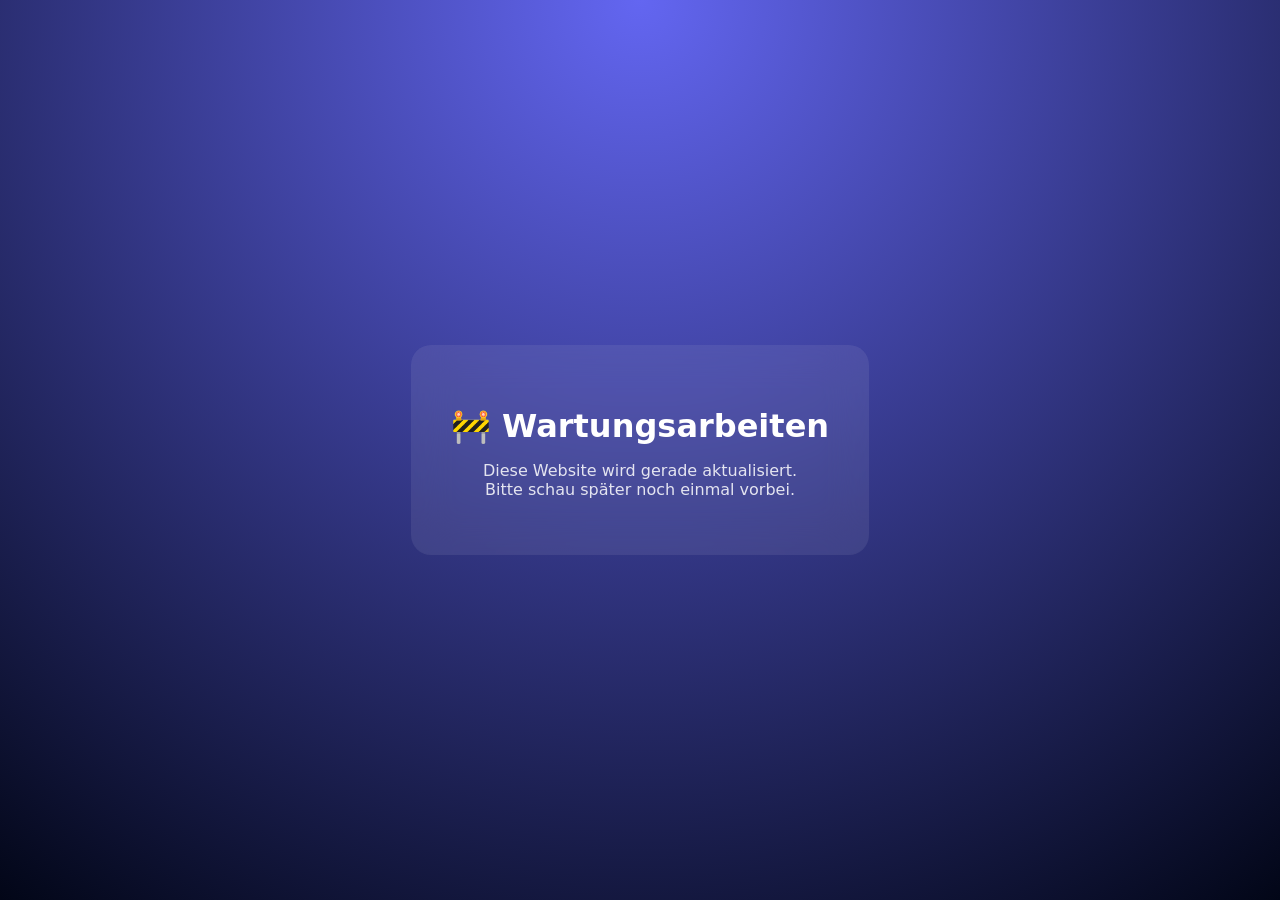
==== commit 957727cd: "Update" ====
--- a/index.html
+++ b/index.html
@@ -1,46 +1,76 @@
 <!DOCTYPE html>
 <html lang="de">
 <head>
-
-
-	<script>
-(async () => {
-  try {
-    // Wenn maintenance.on existiert -> Wartungsseite anzeigen
-    const res = await fetch('/maintenance.on', { cache: 'no-store' });
-    if (res.ok) window.location.replace('/maintenance.html');
-  } catch (e) {
-    // wenn fetch nicht klappt: normal laden
-  }
-})();
-</script>
-	
-	<link rel="icon" type="image/svg+xml" href="data:image/svg+xml,<svg xmlns='http://www.w3.org/2000/svg' viewBox='0 0 100 100'><rect rx='20' width='100' height='100' fill='%234F46E5'/><text x='50' y='68' text-anchor='middle' font-size='50' font-family='monospace' fill='white'>&lt;/&gt;</text></svg>">
+<link rel="icon" type="image/svg+xml" href="data:image/svg+xml,<svg xmlns='http://www.w3.org/2000/svg' viewBox='0 0 100 100'><rect rx='20' width='100' height='100' fill='%234F46E5'/><text x='50' y='68' text-anchor='middle' font-size='50' font-family='monospace' fill='white'>&lt;/&gt;</text></svg>">
 <link rel="icon" type="image/png" sizes="32x32" href="favicon-32x32.png">
 <link rel="icon" type="image/png" sizes="16x16" href="favicon-16x16.png">
     <meta charset="UTF-8">
     <meta name="viewport" content="width=device-width, initial-scale=1.0">
     <title>SasjaDesign | Webdesign für lokale Unternehmen</title>
+    
+    <link rel="canonical" href="https://sasjadesign.de/" />
+
+    <meta property="og:title" content="SasjaDesign | Webdesign für lokale Unternehmen" />
+    <meta property="og:description" content="Moderne, schnelle und mobiloptimierte Websites, die echte Kunden bringen." />
+    <meta property="og:type" content="website" />
+    <meta property="og:url" content="https://sasjadesign.de/" />
+    <meta property="og:image" content="https://sasjadesign.de/images/og.jpg" />
+    <meta property="og:site_name" content="SasjaDesign" />
+    <meta property="og:locale" content="de_DE" />
+    <meta name="twitter:card" content="summary_large_image" />
+    <meta name="twitter:title" content="SasjaDesign | Webdesign für lokale Unternehmen" />
+    <meta name="twitter:description" content="Moderne, schnelle und mobiloptimierte Websites, die echte Kunden bringen." />
+    <meta name="twitter:image" content="https://sasjadesign.de/images/og.jpg" />
     <meta name="description" content="Professionelles Webdesign für lokale Unternehmen. Moderne, schnelle und mobiloptimierte Websites, die echte Kunden bringen.">
 
+<script type="application/ld+json">
+  {
+    "@context": "https://schema.org",
+    "@type": "Person",
+    "name": "Wasilij Sasjadiwko",
+    "jobTitle": "Webdesigner",
+    "url": "https://sasjadesign.de/",
+    "email": "mailto:sasjadesign@gmail.com",
+    "knowsAbout": ["Webdesign", "SEO", "Performance-Optimierung", "DSGVO-konforme Websites"],
+    "areaServed": "DE"
+  }
+  </script>
+
     <!-- Dark Mode sofort anwenden -->
-    <script>
-        (function(){
-            var m=document.cookie.match(/(?:^|;\s*)theme=([^;]*)/);
-            var t=m?decodeURIComponent(m[1]):null;
-            if(t==='dark'||(!t&&window.matchMedia('(prefers-color-scheme: dark)').matches)){
-                document.documentElement.classList.add('dark');
-            }
-        })();
-    </script>
-
-    <link rel="preconnect" href="https://fonts.googleapis.com">
-    <link rel="preconnect" href="https://fonts.gstatic.com" crossorigin>
-    <link href="https://fonts.googleapis.com/css2?family=Inter:wght@300;400;500;600;700;800;900&family=Plus+Jakarta+Sans:wght@400;500;600;700;800&display=swap" rel="stylesheet">
-    <link rel="stylesheet" href="https://cdnjs.cloudflare.com/ajax/libs/font-awesome/6.5.1/css/all.min.css">
-    <link rel="stylesheet" href="css/style.css">
+<link rel="stylesheet" href="css/style.css">
+
+    <script src="js/script.js" defer></script>
 </head>
 <body>
+    <!-- ==================== ICON SPRITE (LOCAL) ==================== -->
+    <svg xmlns="http://www.w3.org/2000/svg" style="position:absolute;width:0;height:0;overflow:hidden" aria-hidden="true" focusable="false">
+      <symbol id="icon-arrow-right" viewBox="0 0 24 24"><path d="M5 12h12"/><path d="M13 6l6 6-6 6"/></symbol>
+      <symbol id="icon-arrow-up" viewBox="0 0 24 24"><path d="M12 19V5"/><path d="M5 12l7-7 7 7"/></symbol>
+      <symbol id="icon-bolt" viewBox="0 0 24 24"><path d="M13 2L3 14h7l-1 8 12-14h-7l-1-6z"/></symbol>
+      <symbol id="icon-check" viewBox="0 0 24 24"><path d="M20 6L9 17l-5-5"/></symbol>
+      <symbol id="icon-check-circle" viewBox="0 0 24 24"><circle cx="12" cy="12" r="10"/><path d="M16 8l-5.5 8L8 13.5"/></symbol>
+      <symbol id="icon-chevron-down" viewBox="0 0 24 24"><path d="M6 9l6 6 6-6"/></symbol>
+      <symbol id="icon-code" viewBox="0 0 24 24"><path d="M16 18l6-6-6-6"/><path d="M8 6l-6 6 6 6"/><path d="M14 4l-4 16"/></symbol>
+      <symbol id="icon-comments" viewBox="0 0 24 24"><path d="M21 15a4 4 0 0 1-4 4H8l-5 3V7a4 4 0 0 1 4-4h10a4 4 0 0 1 4 4z"/></symbol>
+      <symbol id="icon-envelope" viewBox="0 0 24 24"><path d="M4 4h16v16H4z"/><path d="M4 6l8 7 8-7"/></symbol>
+      <symbol id="icon-external-link" viewBox="0 0 24 24"><path d="M14 3h7v7"/><path d="M10 14L21 3"/><path d="M21 14v7H3V3h7"/></symbol>
+      <symbol id="icon-headset" viewBox="0 0 24 24"><path d="M4 12a8 8 0 0 1 16 0v6a3 3 0 0 1-3 3h-1"/><path d="M4 18v-6"/><path d="M4 18a3 3 0 0 0 3 3h1"/><path d="M6 15h2"/><path d="M16 15h2"/></symbol>
+      <symbol id="icon-lock" viewBox="0 0 24 24"><rect x="5" y="11" width="14" height="10" rx="2"/><path d="M8 11V8a4 4 0 0 1 8 0v3"/></symbol>
+      <symbol id="icon-map-pin" viewBox="0 0 24 24"><path d="M12 21s7-4.4 7-11a7 7 0 0 0-14 0c0 6.6 7 11 7 11z"/><circle cx="12" cy="10" r="2.5"/></symbol>
+      <symbol id="icon-smartphone" viewBox="0 0 24 24"><rect x="7" y="2" width="10" height="20" rx="2"/><path d="M11 18h2"/></symbol>
+      <symbol id="icon-palette" viewBox="0 0 24 24"><path d="M12 3a9 9 0 0 0 0 18h2a3 3 0 0 0 0-6h-1a2 2 0 0 1 0-4h4a4 4 0 0 0 0-8z"/><circle cx="7.5" cy="10" r="1"/><circle cx="9.5" cy="6.5" r="1"/><circle cx="14.5" cy="6.5" r="1"/><circle cx="16.5" cy="10" r="1"/></symbol>
+      <symbol id="icon-send" viewBox="0 0 24 24"><path d="M22 2L11 13"/><path d="M22 2l-7 20-4-9-9-4z"/></symbol>
+      <symbol id="icon-pen" viewBox="0 0 24 24"><path d="M12 20h9"/><path d="M16.5 3.5a2.1 2.1 0 0 1 3 3L7 19l-4 1 1-4z"/></symbol>
+      <symbol id="icon-ruler" viewBox="0 0 24 24"><path d="M3 20l10-10 4 4L7 24z"/><path d="M14 3l7 7-11 11-7-7z"/><path d="M7 7l2 2"/><path d="M10 4l2 2"/><path d="M13 1l2 2"/></symbol>
+      <symbol id="icon-phone" viewBox="0 0 24 24"><path d="M22 16.9v3a2 2 0 0 1-2.2 2A19.8 19.8 0 0 1 3 5.2 2 2 0 0 1 5 3h3a2 2 0 0 1 2 1.7c.1.8.3 1.6.6 2.3a2 2 0 0 1-.5 2.1L9.4 10.6a16 16 0 0 0 4 4l1.5-1.7a2 2 0 0 1 2.1-.5c.7.3 1.5.5 2.3.6A2 2 0 0 1 22 16.9z"/></symbol>
+      <symbol id="icon-rocket" viewBox="0 0 24 24"><path d="M5 13l-2 8 8-2 10-10a4.2 4.2 0 0 0-6-6L5 13z"/><path d="M15 5l4 4"/><path d="M9 19l-4-4"/></symbol>
+      <symbol id="icon-search" viewBox="0 0 24 24"><circle cx="11" cy="11" r="7"/><path d="M21 21l-4.3-4.3"/></symbol>
+      <symbol id="icon-star" viewBox="0 0 24 24"><path d="M12 2l3 7 7 .6-5.3 4.6 1.6 7.2L12 18l-6.3 3.4 1.6-7.2L2 9.6 9 9z"/></symbol>
+      <symbol id="icon-x" viewBox="0 0 24 24"><path d="M18 6L6 18"/><path d="M6 6l12 12"/></symbol>
+    </svg>
+
+    <a class="skip-link" href="#main">Zum Inhalt springen</a>
+
 
     <!-- ==================== PAGE LOADER ==================== -->
     <div class="page-loader" id="pageLoader">
@@ -61,7 +91,7 @@
                 <a href="#process" class="nav-link">Ablauf</a>
                 <a href="#pricing" class="nav-link">Preise</a>
                 <a href="#testimonials" class="nav-link">Referenzen</a>
-                <a href="#contact" class="nav-link">Kontakt</a>
+                
             </div>
             <div class="nav-actions">
                 <a href="#contact" class="btn btn-primary nav-cta">Kontakt</a>
@@ -74,7 +104,9 @@
         </div>
     </nav>
 
-    <!-- ==================== HERO ==================== -->
+    
+    <main id="main">
+<!-- ==================== HERO ==================== -->
     <section class="hero" id="hero">
         <div class="hero-bg-shapes">
             <div class="shape shape-1"></div>
@@ -95,7 +127,7 @@
                     schnellen und mobiloptimierten Websites, die echte Kunden bringen.
                 </p>
                 <div class="hero-cta">
-                    <a href="#contact" class="btn btn-primary btn-lg">Kostenlose Beratung <i class="fas fa-arrow-right"></i></a>
+                    <a href="#contact" class="btn btn-primary btn-lg">Kostenlose Beratung <svg class="icon" aria-hidden="true" focusable="false"><use href="#icon-arrow-right"></use></svg></a>
                     <a href="#portfolio" class="btn btn-outline btn-lg">Meine Arbeiten</a>
                 </div>
                 <div class="hero-stats">
@@ -124,8 +156,8 @@
                             <span class="dot green"></span>
                         </div>
                         <div class="browser-url">
-                            <i class="fas fa-lock"></i>
-                            www.dein-kunde.de
+                            <svg class="icon" aria-hidden="true" focusable="false"><use href="#icon-lock"></use></svg>
+                            www.Kunden-Domain.de
                         </div>
                     </div>
                     <div class="browser-body">
@@ -157,14 +189,14 @@
                     </div>
                 </div>
                 <div class="floating-card card-speed">
-                    <i class="fas fa-bolt"></i>
+                    <svg class="icon" aria-hidden="true" focusable="false"><use href="#icon-bolt"></use></svg>
                     <div>
                         <span class="fc-value">0.8s</span>
                         <span class="fc-label">Ladezeit</span>
                     </div>
                 </div>
                 <div class="floating-card card-mobile">
-                    <i class="fas fa-mobile-alt"></i>
+                    <svg class="icon" aria-hidden="true" focusable="false"><use href="#icon-smartphone"></use></svg>
                     <div>
                         <span class="fc-value">100%</span>
                         <span class="fc-label">Mobiloptimiert</span>
@@ -180,77 +212,118 @@
     </section>
 
     <!-- ==================== SERVICES ==================== -->
-    <section class="services section" id="services">
-        <div class="container">
-            <div class="section-header" data-animate>
-                <span class="section-tag">Leistungen</span>
-                <h2 class="section-title">Alles, was dein Unternehmen <span class="text-gradient">online braucht</span></h2>
-                <p class="section-subtitle">Von der ersten Idee bis zur fertigen Website – ich kümmere mich um alles, damit du dich auf dein Geschäft konzentrieren kannst.</p>
-            </div>
-            <div class="services-grid">
-                <div class="service-card" data-animate data-delay="0">
-                    <div class="service-icon"><i class="fas fa-palette"></i></div>
-                    <h3>Webdesign</h3>
-                    <p>Individuelles, modernes Design, das zu deiner Marke passt und Vertrauen bei deinen Kunden aufbaut.</p>
-                    <ul class="service-features">
-                        <li><i class="fas fa-check"></i> Individuelles Design</li>
-                        <li><i class="fas fa-check"></i> Responsive Layout</li>
-                        <li><i class="fas fa-check"></i> Benutzerfreundlich</li>
-                    </ul>
-                </div>
-                <div class="service-card" data-animate data-delay="100">
-                    <div class="service-icon"><i class="fas fa-code"></i></div>
-                    <h3>Webentwicklung</h3>
-                    <p>Schnelle, sichere und saubere Programmierung mit den neuesten Technologien für beste Performance.</p>
-                    <ul class="service-features">
-                        <li><i class="fas fa-check"></i> Schnelle Ladezeiten</li>
-                        <li><i class="fas fa-check"></i> Sauberer Code</li>
-                        <li><i class="fas fa-check"></i> SSL-Verschlüsselung</li>
-                    </ul>
-                </div>
-                <div class="service-card" data-animate data-delay="200">
-                    <div class="service-icon"><i class="fas fa-search"></i></div>
-                    <h3>SEO-Optimierung</h3>
-                    <p>Damit dein Unternehmen bei Google gefunden wird – lokale SEO-Optimierung inklusive.</p>
-                    <ul class="service-features">
-                        <li><i class="fas fa-check"></i> Google My Business</li>
-                        <li><i class="fas fa-check"></i> Lokale Keywords</li>
-                        <li><i class="fas fa-check"></i> Meta-Optimierung</li>
-                    </ul>
-                </div>
-                <div class="service-card" data-animate data-delay="0">
-                    <div class="service-icon"><i class="fas fa-mobile-alt"></i></div>
-                    <h3>Mobile First</h3>
-                    <p>Über 70% der Besucher kommen über das Handy – deine Website sieht überall perfekt aus.</p>
-                    <ul class="service-features">
-                        <li><i class="fas fa-check"></i> Touch-optimiert</li>
-                        <li><i class="fas fa-check"></i> Alle Bildschirmgrößen</li>
-                        <li><i class="fas fa-check"></i> Schnell mobil</li>
-                    </ul>
-                </div>
-                <div class="service-card" data-animate data-delay="100">
-                    <div class="service-icon"><i class="fas fa-pen-nib"></i></div>
-                    <h3>Content-Erstellung</h3>
-                    <p>Professionelle Texte und Bildauswahl, die deine Zielgruppe ansprechen und überzeugen.</p>
-                    <ul class="service-features">
-                        <li><i class="fas fa-check"></i> SEO-Texte</li>
-                        <li><i class="fas fa-check"></i> Bildoptimierung</li>
-                        <li><i class="fas fa-check"></i> Call-to-Actions</li>
-                    </ul>
-                </div>
-                <div class="service-card" data-animate data-delay="200">
-                    <div class="service-icon"><i class="fas fa-headset"></i></div>
-                    <h3>Wartung & Support</h3>
-                    <p>Nach dem Launch bin ich weiterhin für dich da – Updates, Änderungen und technischer Support.</p>
-                    <ul class="service-features">
-                        <li><i class="fas fa-check"></i> Regelmäßige Updates</li>
-                        <li><i class="fas fa-check"></i> Backups</li>
-                        <li><i class="fas fa-check"></i> Schneller Support</li>
-                    </ul>
-                </div>
-            </div>
-        </div>
-    </section>
+<section class="services section" id="services">
+  <div class="container">
+    <div class="section-header" data-animate>
+      <span class="section-tag">Leistungen</span>
+      <h2 class="section-title">
+        Alles, was dein Unternehmen <span class="text-gradient">online braucht</span>
+      </h2>
+      <p class="section-subtitle">
+        Von der Planung bis zum Launch: Ich erstelle moderne Websites, die professionell aussehen,
+        auf allen Geräten funktionieren und neue Anfragen erleichtern.
+      </p>
+    </div>
+
+    <div class="services-grid">
+      <!-- 1) Webdesign -->
+      <div class="service-card" data-animate data-delay="0">
+        <div class="service-icon">
+          <svg class="icon" aria-hidden="true" focusable="false"><use href="#icon-palette"></use></svg>
+        </div>
+        <h3>Webdesign</h3>
+        <p>
+          Modernes Design, das zu deiner Marke passt – übersichtlich, vertrauenswürdig und auf Anfragen ausgelegt.
+        </p>
+        <ul class="service-features">
+          <li><svg class="icon" aria-hidden="true" focusable="false"><use href="#icon-check"></use></svg> Individuelles Layout</li>
+          <li><svg class="icon" aria-hidden="true" focusable="false"><use href="#icon-check"></use></svg> Klare Struktur & Navigation</li>
+          <li><svg class="icon" aria-hidden="true" focusable="false"><use href="#icon-check"></use></svg> Starke Call-to-Actions</li>
+        </ul>
+      </div>
+
+      <!-- 2) Entwicklung -->
+      <div class="service-card" data-animate data-delay="100">
+        <div class="service-icon">
+          <svg class="icon" aria-hidden="true" focusable="false"><use href="#icon-code"></use></svg>
+        </div>
+        <h3>Webentwicklung</h3>
+        <p>
+          Saubere Umsetzung mit moderner Technik – schnell, stabil und für alle Endgeräte optimiert.
+        </p>
+        <ul class="service-features">
+          <li><svg class="icon" aria-hidden="true" focusable="false"><use href="#icon-check"></use></svg> Responsive Umsetzung</li>
+          <li><svg class="icon" aria-hidden="true" focusable="false"><use href="#icon-check"></use></svg> Sauberer, wartbarer Code</li>
+          <li><svg class="icon" aria-hidden="true" focusable="false"><use href="#icon-check"></use></svg> Optimierte Ladezeiten</li>
+        </ul>
+      </div>
+
+      <!-- 3) SEO Basis + Local -->
+      <div class="service-card" data-animate data-delay="200">
+        <div class="service-icon">
+          <svg class="icon" aria-hidden="true" focusable="false"><use href="#icon-search"></use></svg>
+        </div>
+        <h3>SEO-Basis & Local SEO</h3>
+        <p>
+          Solide Grundlagen, damit Google deine Seite besser versteht – besonders wichtig für lokale Unternehmen.
+        </p>
+        <ul class="service-features">
+          <li><svg class="icon" aria-hidden="true" focusable="false"><use href="#icon-check"></use></svg> Titel, Meta & Struktur</li>
+          <li><svg class="icon" aria-hidden="true" focusable="false"><use href="#icon-check"></use></svg> Saubere Überschriften (H1–H3)</li>
+          <li><svg class="icon" aria-hidden="true" focusable="false"><use href="#icon-check"></use></svg> Lokale Inhalte (Region/Leistungen)</li>
+        </ul>
+      </div>
+
+      <!-- 4) Performance -->
+      <div class="service-card" data-animate data-delay="0">
+        <div class="service-icon">
+          <svg class="icon" aria-hidden="true" focusable="false"><use href="#icon-bolt"></use></svg>
+        </div>
+        <h3>Performance</h3>
+        <p>
+          Schnelle Ladezeiten sorgen für bessere Nutzererfahrung – und erhöhen die Chance auf mehr Anfragen.
+        </p>
+        <ul class="service-features">
+          <li><svg class="icon" aria-hidden="true" focusable="false"><use href="#icon-check"></use></svg> Bildoptimierung</li>
+          <li><svg class="icon" aria-hidden="true" focusable="false"><use href="#icon-check"></use></svg> Weniger unnötige Skripte</li>
+          <li><svg class="icon" aria-hidden="true" focusable="false"><use href="#icon-check"></use></svg> Saubere Darstellung ohne Layout-Sprünge</li>
+        </ul>
+      </div>
+
+      <!-- 5) Content & Struktur -->
+      <div class="service-card" data-animate data-delay="100">
+        <div class="service-icon">
+          <svg class="icon" aria-hidden="true" focusable="false"><use href="#icon-pen"></use></svg>
+        </div>
+        <h3>Content & Struktur</h3>
+        <p>
+          Ich helfe dir, Inhalte klar zu präsentieren – damit Besucher schnell verstehen, was du anbietest.
+        </p>
+        <ul class="service-features">
+          <li><svg class="icon" aria-hidden="true" focusable="false"><use href="#icon-check"></use></svg> Text- & Seitenstruktur</li>
+          <li><svg class="icon" aria-hidden="true" focusable="false"><use href="#icon-check"></use></svg> Leistungs-/Angebotsseiten</li>
+          <li><svg class="icon" aria-hidden="true" focusable="false"><use href="#icon-check"></use></svg> Optional: Textüberarbeitung</li>
+        </ul>
+      </div>
+
+      <!-- 6) Wartung & Support -->
+      <div class="service-card" data-animate data-delay="200">
+        <div class="service-icon">
+          <svg class="icon" aria-hidden="true" focusable="false"><use href="#icon-headset"></use></svg>
+        </div>
+        <h3>Wartung & Support</h3>
+        <p>
+          Auch nach dem Launch bin ich für dich da – Updates, kleine Änderungen und technischer Support nach Bedarf.
+        </p>
+        <ul class="service-features">
+          <li><svg class="icon" aria-hidden="true" focusable="false"><use href="#icon-check"></use></svg> Regelmäßige Updates (optional)</li>
+          <li><svg class="icon" aria-hidden="true" focusable="false"><use href="#icon-check"></use></svg> Kleine Änderungen</li>
+          <li><svg class="icon" aria-hidden="true" focusable="false"><use href="#icon-check"></use></svg> Schnelle Hilfe per E-Mail</li>
+        </ul>
+      </div>
+    </div>
+  </div>
+</section>
 
     <!-- ==================== PORTFOLIO ==================== -->
     <section class="section" id="portfolio">
@@ -266,7 +339,7 @@
                         <div class="portfolio-image">
 				 <img src="images/Elektriker.png"
                  			alt="Elektroniker Website – Webdesign"
-                 				class="portfolio-preview">
+                 				class="portfolio-preview" width="1200" height="800" loading="lazy" decoding="async">
                             <div class="portfolio-placeholder">
                                 <div class="pp-browser">
                                     <div class="pp-dots"><span></span><span></span><span></span></div>
@@ -286,7 +359,7 @@
                                 </div>
                             </div>
                             <div class="portfolio-overlay">
-                                <a href="Demos/Elektroniker.html" class="portfolio-link">Website ansehen <i class="fas fa-external-link-alt"></i></a>
+                                <a href="Demos/Elektroniker.html" class="portfolio-link">Website ansehen <svg class="icon" aria-hidden="true" focusable="false"><use href="#icon-external-link"></use></svg></a>
                             </div>
                             <span class="portfolio-featured-badge">Featured</span>
                         </div>
@@ -306,7 +379,7 @@
                         <div class="portfolio-image">
 			 <img src="images/Handwerker.png"
                  			alt="Handwerker Website – Webdesign"
-                 				class="portfolio-preview">
+                 				class="portfolio-preview" width="1200" height="800" loading="lazy" decoding="async">
                             <div class="portfolio-placeholder color-2">
                                 <div class="pp-browser">
                                     <div class="pp-dots"><span></span><span></span><span></span></div>
@@ -326,7 +399,7 @@
                                 </div>
                             </div>
                             <div class="portfolio-overlay">
-                                <a href="Demos/Handwerker.html" class="portfolio-link">Website ansehen <i class="fas fa-external-link-alt"></i></a>
+                                <a href="Demos/Handwerker.html" class="portfolio-link">Website ansehen <svg class="icon" aria-hidden="true" focusable="false"><use href="#icon-external-link"></use></svg></a>
                             </div>
                         </div>
                         <div class="portfolio-info">
@@ -344,7 +417,7 @@
                         <div class="portfolio-image">
 			 <img src="images/Friseur.png"
                  			alt="Friseur Website – Webdesign"
-                 				class="portfolio-preview">
+                 				class="portfolio-preview" width="1200" height="800" loading="lazy" decoding="async">
 							<div class="portfolio-placeholder color-3">
                                 <div class="pp-browser">
                                     <div class="pp-dots"><span></span><span></span><span></span></div>
@@ -364,7 +437,7 @@
                                 </div>
                             </div>
                             <div class="portfolio-overlay">
-                                <a href="Demos/Friseur.html" class="portfolio-link">Website ansehen <i class="fas fa-external-link-alt"></i></a>
+                                <a href="Demos/Friseur.html" class="portfolio-link">Website ansehen <svg class="icon" aria-hidden="true" focusable="false"><use href="#icon-external-link"></use></svg></a>
                             </div>
                         </div>
                         <div class="portfolio-info">
@@ -394,7 +467,7 @@
                 <div class="process-step" data-animate data-delay="0">
                     <div class="step-number">01</div>
                     <div class="step-content">
-                        <div class="step-icon"><i class="fas fa-comments"></i></div>
+                        <div class="step-icon"><svg class="icon" aria-hidden="true" focusable="false"><use href="#icon-comments"></use></svg></div>
                         <h3>Kostenloses Erstgespräch</h3>
                         <p>Wir besprechen deine Wünsche, Ziele und Anforderungen. Ich berate dich ehrlich und unverbindlich.</p>
                     </div>
@@ -402,7 +475,7 @@
                 <div class="process-step" data-animate data-delay="100">
                     <div class="step-number">02</div>
                     <div class="step-content">
-                        <div class="step-icon"><i class="fas fa-pencil-ruler"></i></div>
+                        <div class="step-icon"><svg class="icon" aria-hidden="true" focusable="false"><use href="#icon-ruler"></use></svg></div>
                         <h3>Konzept & Design</h3>
                         <p>Ich erstelle ein maßgeschneidertes Design-Konzept. Du bekommst einen Entwurf zur Abstimmung.</p>
                     </div>
@@ -410,7 +483,7 @@
                 <div class="process-step" data-animate data-delay="200">
                     <div class="step-number">03</div>
                     <div class="step-content">
-                        <div class="step-icon"><i class="fas fa-code"></i></div>
+                        <div class="step-icon"><svg class="icon" aria-hidden="true" focusable="false"><use href="#icon-code"></use></svg></div>
                         <h3>Entwicklung</h3>
                         <p>Deine Website wird programmiert – schnell, responsive und SEO-optimiert. Regelmäßige Updates zum Fortschritt.</p>
                     </div>
@@ -418,7 +491,7 @@
                 <div class="process-step" data-animate data-delay="300">
                     <div class="step-number">04</div>
                     <div class="step-content">
-                        <div class="step-icon"><i class="fas fa-rocket"></i></div>
+                        <div class="step-icon"><svg class="icon" aria-hidden="true" focusable="false"><use href="#icon-rocket"></use></svg></div>
                         <h3>Launch & Support</h3>
                         <p>Deine Website geht live! Danach biete ich fortlaufende Wartung und Support für dich an.</p>
                     </div>
@@ -427,82 +500,98 @@
         </div>
     </section>
 
-    <!-- ==================== PRICING ==================== -->
-    <section class="section" id="pricing">
-        <div class="container">
-            <div class="section-header" data-animate>
-                <span class="section-tag">Preise</span>
-                <h2 class="section-title">Transparente <span class="text-gradient">Festpreise</span></h2>
-                <p class="section-subtitle">Keine versteckten Kosten. Du weißt vorher genau, was du bekommst und was es kostet.</p>
-            </div>
-            <div class="pricing-grid">
-                <div class="pricing-card" data-animate data-delay="0">
-                    <div class="pricing-header">
-                        <h3>Starter</h3>
-                        <p class="pricing-desc">Perfekt für den Einstieg</p>
-                        <div class="pricing-price">
-                            <span class="price-currency">€</span>
-                            <span class="price-amount">499</span>
-                        </div>
-                        <span class="price-note">einmalig</span>
-                    </div>
-                    <ul class="pricing-features">
-                        <li><i class="fas fa-check"></i> One-Page Website</li>
-                        <li><i class="fas fa-check"></i> Responsive Design</li>
-                        <li><i class="fas fa-check"></i> Kontaktformular</li>
-                        <li><i class="fas fa-check"></i> SEO Grundoptimierung</li>
-                        <li><i class="fas fa-check"></i> Google Maps</li>
-                        <li class="disabled"><i class="fas fa-times"></i> Mehrere Unterseiten</li>
-                        <li class="disabled"><i class="fas fa-times"></i> Blog-Funktion</li>
-                    </ul>
-                    <a href="#contact" class="btn btn-outline btn-block">Jetzt anfragen</a>
-                </div>
-                <div class="pricing-card popular" data-animate data-delay="100">
-                    <span class="popular-badge">Beliebt</span>
-                    <div class="pricing-header">
-                        <h3>Business</h3>
-                        <p class="pricing-desc">Für wachsende Unternehmen</p>
-                        <div class="pricing-price">
-                            <span class="price-currency">€</span>
-                            <span class="price-amount">999</span>
-                        </div>
-                        <span class="price-note">einmalig</span>
-                    </div>
-                    <ul class="pricing-features">
-                        <li><i class="fas fa-check"></i> Bis zu 5 Unterseiten</li>
-                        <li><i class="fas fa-check"></i> Premium Design</li>
-                        <li><i class="fas fa-check"></i> Kontaktformular</li>
-                        <li><i class="fas fa-check"></i> SEO-Optimierung</li>
-                        <li><i class="fas fa-check"></i> Google Maps</li>
-                        <li><i class="fas fa-check"></i> Social Media Integration</li>
-                        <li><i class="fas fa-check"></i> 3 Monate Support</li>
-                    </ul>
-                    <a href="#contact" class="btn btn-primary btn-block">Jetzt anfragen</a>
-                </div>
-                <div class="pricing-card" data-animate data-delay="200">
-                    <div class="pricing-header">
-                        <h3>Premium</h3>
-                        <p class="pricing-desc">Das Komplettpaket</p>
-                        <div class="pricing-price">
-                            <span class="price-currency">€</span>
-                            <span class="price-amount">1.999</span>
-                        </div>
-                        <span class="price-note">einmalig</span>
-                    </div>
-                    <ul class="pricing-features">
-                        <li><i class="fas fa-check"></i> Unbegrenzte Seiten</li>
-                        <li><i class="fas fa-check"></i> Exklusives Design</li>
-                        <li><i class="fas fa-check"></i> CMS / Blog</li>
-                        <li><i class="fas fa-check"></i> Erweiterte SEO</li>
-                        <li><i class="fas fa-check"></i> Terminbuchung</li>
-                        <li><i class="fas fa-check"></i> Analytics Dashboard</li>
-                        <li><i class="fas fa-check"></i> 6 Monate Support</li>
-                    </ul>
-                    <a href="#contact" class="btn btn-outline btn-block">Jetzt anfragen</a>
-                </div>
-            </div>
-        </div>
-    </section>
+   <!-- ==================== PRICING ==================== -->
+<section class="section" id="pricing">
+  <div class="container">
+    <div class="section-header" data-animate>
+      <span class="section-tag">Preise</span>
+      <h2 class="section-title">Transparente <span class="text-gradient">Festpreise</span></h2>
+      <p class="section-subtitle">
+        Klare Leistungen, keine versteckten Kosten. Hosting und Domain sind nicht enthalten.
+      </p>
+    </div>
+
+    <div class="pricing-grid">
+
+      <!-- STARTER -->
+      <div class="pricing-card" data-animate data-delay="0">
+        <div class="pricing-header">
+          <h3>Starter</h3>
+          <p class="pricing-desc">Perfekt für den Einstieg</p>
+          <div class="pricing-price">
+            <span class="price-currency">€</span>
+            <span class="price-amount">499</span>
+          </div>
+          <span class="price-note">einmalig</span>
+        </div>
+
+        <ul class="pricing-features">
+          <li><svg class="icon"><use href="#icon-check"></use></svg> One-Page Website</li>
+          <li><svg class="icon"><use href="#icon-check"></use></svg> Individuelles Design</li>
+          <li><svg class="icon"><use href="#icon-check"></use></svg> Responsive Umsetzung</li>
+          <li><svg class="icon"><use href="#icon-check"></use></svg> Kontaktformular</li>
+          <li><svg class="icon"><use href="#icon-check"></use></svg> SEO-Basis (Titel & Struktur)</li>
+          <li class="disabled"><svg class="icon"><use href="#icon-x"></use></svg> Mehrere Unterseiten</li>
+          <li class="disabled"><svg class="icon"><use href="#icon-x"></use></svg> CMS / Blog</li>
+        </ul>
+
+        <a href="#contact" class="btn btn-outline btn-block">Jetzt anfragen</a>
+      </div>
+
+      <!-- BUSINESS -->
+      <div class="pricing-card popular" data-animate data-delay="100">
+        <span class="popular-badge">Beliebt</span>
+        <div class="pricing-header">
+          <h3>Business</h3>
+          <p class="pricing-desc">Für wachsende Unternehmen</p>
+          <div class="pricing-price">
+            <span class="price-currency">€</span>
+            <span class="price-amount">999</span>
+          </div>
+          <span class="price-note">einmalig</span>
+        </div>
+
+        <ul class="pricing-features">
+          <li><svg class="icon"><use href="#icon-check"></use></svg> Bis zu 5 Unterseiten</li>
+          <li><svg class="icon"><use href="#icon-check"></use></svg> Premium Design</li>
+          <li><svg class="icon"><use href="#icon-check"></use></svg> Kontaktformular</li>
+          <li><svg class="icon"><use href="#icon-check"></use></svg> SEO-Basis & Local SEO</li>
+          <li><svg class="icon"><use href="#icon-check"></use></svg> Performance-Optimierung</li>
+          <li><svg class="icon"><use href="#icon-check"></use></svg> Social Media Verlinkung</li>
+          <li><svg class="icon"><use href="#icon-check"></use></svg> 1 Monat Support</li>
+        </ul>
+
+        <a href="#contact" class="btn btn-primary btn-block">Jetzt anfragen</a>
+      </div>
+
+      <!-- PREMIUM -->
+      <div class="pricing-card" data-animate data-delay="200">
+        <div class="pricing-header">
+          <h3>Premium</h3>
+          <p class="pricing-desc">Für größere Projekte</p>
+          <div class="pricing-price">
+            <span class="price-currency">€</span>
+            <span class="price-amount">1.999</span>
+          </div>
+          <span class="price-note">einmalig</span>
+        </div>
+
+        <ul class="pricing-features">
+          <li><svg class="icon"><use href="#icon-check"></use></svg> Individueller Seitenumfang</li>
+          <li><svg class="icon"><use href="#icon-check"></use></svg> Exklusives Design</li>
+          <li><svg class="icon"><use href="#icon-check"></use></svg> CMS / einfache Inhaltsbearbeitung</li>
+          <li><svg class="icon"><use href="#icon-check"></use></svg> Erweiterte SEO-Basis</li>
+          <li><svg class="icon"><use href="#icon-check"></use></svg> Performance-Optimierung</li>
+          <li><svg class="icon"><use href="#icon-check"></use></svg> Terminbuchung / Formulare</li>
+          <li><svg class="icon"><use href="#icon-check"></use></svg> 3 Monate Support</li>
+        </ul>
+
+        <a href="#contact" class="btn btn-outline btn-block">Jetzt anfragen</a>
+      </div>
+
+    </div>
+  </div>
+</section>
 
     <!-- ==================== TESTIMONIALS ==================== -->
     <section class="testimonials section" id="testimonials">
@@ -514,7 +603,7 @@
             <div class="testimonials-grid">
                 <div class="testimonial-card" data-animate data-delay="0">
                     <div class="testimonial-stars">
-                        <i class="fas fa-star"></i><i class="fas fa-star"></i><i class="fas fa-star"></i><i class="fas fa-star"></i><i class="fas fa-star"></i>
+                        <svg class="icon" aria-hidden="true" focusable="false"><use href="#icon-star"></use></svg><svg class="icon" aria-hidden="true" focusable="false"><use href="#icon-star"></use></svg><svg class="icon" aria-hidden="true" focusable="false"><use href="#icon-star"></use></svg><svg class="icon" aria-hidden="true" focusable="false"><use href="#icon-star"></use></svg><svg class="icon" aria-hidden="true" focusable="false"><use href="#icon-star"></use></svg>
                     </div>
                     <p class="testimonial-text">"Unsere neue Website hat unsere Anfragen verdreifacht! Die Zusammenarbeit war super professionell und unkompliziert."</p>
                     <div class="testimonial-author">
@@ -527,7 +616,7 @@
                 </div>
                 <div class="testimonial-card" data-animate data-delay="100">
                     <div class="testimonial-stars">
-                        <i class="fas fa-star"></i><i class="fas fa-star"></i><i class="fas fa-star"></i><i class="fas fa-star"></i><i class="fas fa-star"></i>
+                        <svg class="icon" aria-hidden="true" focusable="false"><use href="#icon-star"></use></svg><svg class="icon" aria-hidden="true" focusable="false"><use href="#icon-star"></use></svg><svg class="icon" aria-hidden="true" focusable="false"><use href="#icon-star"></use></svg><svg class="icon" aria-hidden="true" focusable="false"><use href="#icon-star"></use></svg><svg class="icon" aria-hidden="true" focusable="false"><use href="#icon-star"></use></svg>
                     </div>
                     <p class="testimonial-text">"Endlich eine Website, die auch auf dem Handy toll aussieht! Unsere Kunden buchen jetzt direkt online Termine."</p>
                     <div class="testimonial-author">
@@ -540,7 +629,7 @@
                 </div>
                 <div class="testimonial-card" data-animate data-delay="200">
                     <div class="testimonial-stars">
-                        <i class="fas fa-star"></i><i class="fas fa-star"></i><i class="fas fa-star"></i><i class="fas fa-star"></i><i class="fas fa-star"></i>
+                        <svg class="icon" aria-hidden="true" focusable="false"><use href="#icon-star"></use></svg><svg class="icon" aria-hidden="true" focusable="false"><use href="#icon-star"></use></svg><svg class="icon" aria-hidden="true" focusable="false"><use href="#icon-star"></use></svg><svg class="icon" aria-hidden="true" focusable="false"><use href="#icon-star"></use></svg><svg class="icon" aria-hidden="true" focusable="false"><use href="#icon-star"></use></svg>
                     </div>
                     <p class="testimonial-text">"Von der Beratung bis zum Go-Live alles top. Wir werden jetzt bei Google gefunden und haben 40% mehr Laufkundschaft."</p>
                     <div class="testimonial-author">
@@ -566,7 +655,7 @@
                 <div class="faq-item" data-animate>
                     <button class="faq-question">
                         Wie lange dauert es, bis meine Website fertig ist?
-                        <i class="fas fa-chevron-down"></i>
+                        <svg class="icon" aria-hidden="true" focusable="false"><use href="#icon-chevron-down"></use></svg>
                     </button>
                     <div class="faq-answer">
                         <p>In der Regel dauert es 1–3 Wochen, je nach Umfang des Projekts. Eine einfache One-Page Website kann oft schon in einer Woche fertig sein.</p>
@@ -575,7 +664,7 @@
                 <div class="faq-item" data-animate>
                     <button class="faq-question">
                         Muss ich selbst Texte und Bilder liefern?
-                        <i class="fas fa-chevron-down"></i>
+                        <svg class="icon" aria-hidden="true" focusable="false"><use href="#icon-chevron-down"></use></svg>
                     </button>
                     <div class="faq-answer">
                         <p>Nicht unbedingt! Ich kann die Texterstellung und Bildauswahl für dich übernehmen. Natürlich sind eigene Fotos und Informationen immer ein Plus.</p>
@@ -584,7 +673,7 @@
                 <div class="faq-item" data-animate>
                     <button class="faq-question">
                         Was kostet die monatliche Wartung?
-                        <i class="fas fa-chevron-down"></i>
+                        <svg class="icon" aria-hidden="true" focusable="false"><use href="#icon-chevron-down"></use></svg>
                     </button>
                     <div class="faq-answer">
                         <p>Kleine Änderungen und Updates sind oft im Support-Zeitraum inbegriffen. Darüber hinaus biete ich Wartungspakete ab 29€/Monat an.</p>
@@ -593,7 +682,7 @@
                 <div class="faq-item" data-animate>
                     <button class="faq-question">
                         Kann ich die Website später selbst bearbeiten?
-                        <i class="fas fa-chevron-down"></i>
+                        <svg class="icon" aria-hidden="true" focusable="false"><use href="#icon-chevron-down"></use></svg>
                     </button>
                     <div class="faq-answer">
                         <p>Ja! Ab dem Business-Paket gibt es die Möglichkeit, ein einfaches CMS einzubauen, mit dem du Texte, Bilder und mehr selbst ändern kannst.</p>
@@ -602,7 +691,7 @@
                 <div class="faq-item" data-animate>
                     <button class="faq-question">
                         Kommen noch Kosten für Hosting und Domain dazu?
-                        <i class="fas fa-chevron-down"></i>
+                        <svg class="icon" aria-hidden="true" focusable="false"><use href="#icon-chevron-down"></use></svg>
                     </button>
                     <div class="faq-answer">
                         <p>Die Domain kostet ca. 10–15€ pro Jahr, das Hosting ca. 5–10€ pro Monat. Ich berate dich gerne zu den besten Optionen für dein Budget.</p>
@@ -622,21 +711,21 @@
                     <p>Du hast eine Idee oder Fragen? Schreib mir einfach – ich melde mich innerhalb von 24 Stunden bei dir.</p>
                     <div class="contact-details">
                         <div class="contact-item">
-                            <div class="contact-icon"><i class="fas fa-envelope"></i></div>
+                            <div class="contact-icon"><svg class="icon" aria-hidden="true" focusable="false"><use href="#icon-envelope"></use></svg></div>
                             <div>
                                 <span class="contact-label">E-Mail</span>
                                 <a href="mailto:sasjadesign@gmail.com">sasjadesign@gmail.com</a>
                             </div>
                         </div>
                         <div class="contact-item">
-                            <div class="contact-icon"><i class="fas fa-phone"></i></div>
+                            <div class="contact-icon"><svg class="icon" aria-hidden="true" focusable="false"><use href="#icon-phone"></use></svg></div>
                             <div>
                                 <span class="contact-label">Telefon</span>
                                 <a href="tel:+4915123456789">+49 151 2345 6789</a>
                             </div>
                         </div>
                         <div class="contact-item">
-                            <div class="contact-icon"><i class="fas fa-map-marker-alt"></i></div>
+                            <div class="contact-icon"><svg class="icon" aria-hidden="true" focusable="false"><use href="#icon-map-pin"></use></svg></div>
                             <div>
                                 <span class="contact-label">Standort</span>
                                 <span>Deine Stadt, Deutschland</span>
@@ -672,10 +761,10 @@
                             <label for="message">Nachricht *</label>
                             <textarea id="message" name="message" rows="5" required placeholder="Erzähl mir von deinem Projekt..."></textarea>
                         </div>
-                        <button type="submit" class="btn btn-primary btn-lg">Nachricht senden <i class="fas fa-paper-plane"></i></button>
+                        <button type="submit" class="btn btn-primary btn-lg">Nachricht senden <svg class="icon" aria-hidden="true" focusable="false"><use href="#icon-send"></use></svg></button>
                     </form>
                     <div class="form-success" id="formSuccess" style="display: none;">
-                        <div class="success-icon"><i class="fas fa-check-circle"></i></div>
+                        <div class="success-icon"><svg class="icon" aria-hidden="true" focusable="false"><use href="#icon-check-circle"></use></svg></div>
                         <h3>Nachricht gesendet!</h3>
                         <p>Vielen Dank für deine Anfrage. Ich melde mich innerhalb von 24 Stunden bei dir.</p>
                     </div>
@@ -690,12 +779,14 @@
             <div class="cta-box" data-animate>
                 <h2>Bereit für deine neue Website?</h2>
                 <p>Starte jetzt mit einem kostenlosen Beratungsgespräch – unverbindlich und ohne Risiko.</p>
-                <a href="#contact" class="btn btn-white btn-lg">Jetzt starten <i class="fas fa-arrow-right"></i></a>
+                <a href="#contact" class="btn btn-white btn-lg">Jetzt starten <svg class="icon" aria-hidden="true" focusable="false"><use href="#icon-arrow-right"></use></svg></a>
             </div>
         </div>
     </section>
 
     <!-- ==================== FOOTER ==================== -->
+    </main>
+
     <footer class="footer">
         <div class="container">
             <div class="footer-grid">
@@ -704,24 +795,16 @@
                         <span class="logo-icon">&lt;/&gt;</span>
                         <span class="logo-text">SasjaDesign<span class="logo-dot">.</span></span>
                     </a>
-                    <p>Professionelles Webdesign für lokale Unternehmen. Damit du online gefunden wirst.</p>
-                </div>
-                <div class="footer-links-col">
-                    <h4>Navigation</h4>
-                    <ul>
-                        <li><a href="#services">Leistungen</a></li>
-                        <li><a href="#portfolio">Portfolio</a></li>
-                        <li><a href="#process">Ablauf</a></li>
-                        <li><a href="#pricing">Preise</a></li>
-                    </ul>
-                </div>
+                    <p>Professionelles Webdesign für lokale Unternehmen.<br> Damit du online gefunden wirst.</p>
+                </div>
+                
                 <div class="footer-links-col">
                     <h4>Kontakt</h4>
                     <ul>
                         <li><a href="mailto:sasjadesign@gmail.com">sasjadesign@gmail.com</a></li>
-                       <a><span>+49 151 2345 6789</span></a>
+                       <li><a href="tel:+4915123456789">+49 151 5416 8773</a></li>
                        
-                        <li><span>Deine Stadt, DE</span></li>
+                        <li><span>Oppach, DE</span></li>
                     </ul>
                 </div>
               <div class="footer-links-col">
@@ -729,9 +812,11 @@
     <ul>
         <li><a href="impressum.html">Impressum</a></li>
         <li><a href="datenschutz.html">Datenschutz</a></li>
+        <li><a href="agb.html">AGB</a></li>
         <li><a href="#" class="reopen-cookie-settings">Cookie-Einstellungen</a></li>
     </ul>
 </div>
+        </div>
             <div class="footer-bottom">
                 <p>&copy; <span id="currentYear"></span> SasjaDesign. Alle Rechte vorbehalten.</p>
             </div>
@@ -740,103 +825,80 @@
 
     <!-- ==================== FIXED BUTTONS ==================== -->
     <button class="back-to-top" id="backToTop" aria-label="Nach oben scrollen">
-        <i class="fas fa-arrow-up"></i>
+        <svg class="icon" aria-hidden="true" focusable="false"><use href="#icon-arrow-up"></use></svg>
     </button>
 
 
     <button id="theme-toggle" aria-label="Dark Mode umschalten">🌙</button>
 
-    <!-- ==================== COOKIE CONSENT BANNER ==================== -->
-    <div class="cookie-overlay" id="cookieOverlay">
-        <div class="cookie-modal" id="cookieBanner">
-            <div class="cookie-modal-header">
-                <div class="cookie-icon">🍪</div>
-                <div class="cookie-modal-header-text">
-                    <h3>Wir respektieren deine Privatsphäre</h3>
-                    <p>Diese Website verwendet Cookies, um dir die bestmögliche Erfahrung zu bieten. Notwendige Cookies sorgen dafür, dass die Website funktioniert. Optionale Cookies helfen uns, die Website zu verbessern.</p>
-                    <button class="cookie-details-toggle" id="cookieDetailsToggle">
-                        <span>Details anzeigen</span>
-                        <i class="fas fa-chevron-down"></i>
-                    </button>
-                </div>
-            </div>
-
-            <div class="cookie-details" id="cookieDetails">
-                <div class="cookie-category">
-                    <div class="cookie-category-header">
-                        <div class="cookie-category-info">
-                            <h4>Notwendige Cookies</h4>
-                            <p>Für Dark Mode, Cookie-Einstellungen und grundlegende Funktionen. Können nicht deaktiviert werden.</p>
-                        </div>
-                        <label class="cookie-switch disabled">
-                            <input type="checkbox" checked disabled>
-                            <span class="cookie-slider"></span>
-                        </label>
-                    </div>
-                </div>
-                <div class="cookie-category">
-                    <div class="cookie-category-header">
-                        <div class="cookie-category-info">
-                            <h4>Analyse Cookies</h4>
-                            <p>Helfen uns zu verstehen, wie Besucher die Website nutzen (z.B. Google Analytics).</p>
-                        </div>
-                        <label class="cookie-switch">
-                            <input type="checkbox" id="cookieAnalytics">
-                            <span class="cookie-slider"></span>
-                        </label>
-                    </div>
-                </div>
-                <div class="cookie-category">
-                    <div class="cookie-category-header">
-                        <div class="cookie-category-info">
-                            <h4>Externe Medien</h4>
-                            <p>Ermöglicht das Laden externer Inhalte wie Google Fonts, YouTube-Videos etc.</p>
-                        </div>
-                        <label class="cookie-switch">
-                            <input type="checkbox" id="cookieExternal">
-                            <span class="cookie-slider"></span>
-                        </label>
-                    </div>
-                </div>
-            </div>
-
-            <div class="cookie-actions">
-                <button class="cookie-btn cookie-btn-reject" id="cookieReject">Nur Notwendige</button>
-                <button class="cookie-btn cookie-btn-save" id="cookieSave" style="display:none;">Auswahl speichern</button>
-                <button class="cookie-btn cookie-btn-accept" id="cookieAccept">Alle akzeptieren</button>
-            </div>
-
-            <div class="cookie-footer-links">
-                <a href="datenschutz.html">Datenschutzerklärung</a>
-                <span>|</span>
-                <a href="impressum.html">Impressum</a>
-            </div>
-        </div>
+    <!-- Cookie Consent -->
+<div class="cc-overlay" id="ccOverlay" aria-hidden="true">
+  <div class="cc-modal" role="dialog" aria-modal="true" aria-labelledby="ccTitle" aria-describedby="ccDesc">
+    <div class="cc-header">
+      <div class="cc-icon" aria-hidden="true">🍪</div>
+      <div>
+        <h3 id="ccTitle">Wir respektieren deine Privatsphäre</h3>
+        <p id="ccDesc">
+          Wir nutzen notwendige Cookies für grundlegende Funktionen. Optionale Cookies helfen uns, die Website zu verbessern
+          (z.B. Analytics) und externe Inhalte zu laden.
+        </p>
+      </div>
     </div>
 
-
-
-    <script src="js/script.js"></script>
+    <button class="cc-toggle" id="ccToggle" type="button" aria-expanded="false" aria-controls="ccDetails">
+      <span>Einstellungen</span>
+      <span class="cc-chevron" aria-hidden="true">▾</span>
+    </button>
+
+    <div class="cc-details" id="ccDetails" hidden>
+      <div class="cc-row">
+        <div class="cc-row-text">
+          <h4>Notwendige Cookies</h4>
+          <p>Erforderlich für Grundfunktionen (z.B. Dark Mode, Cookie-Auswahl).</p>
+        </div>
+        <label class="cc-switch cc-switch--disabled" title="Kann nicht deaktiviert werden">
+          <input type="checkbox" checked disabled />
+          <span class="cc-slider"></span>
+        </label>
+      </div>
+
+      <div class="cc-row">
+        <div class="cc-row-text">
+          <h4>Analytics</h4>
+          <p>Hilft uns zu verstehen, wie die Website genutzt wird.</p>
+        </div>
+        <label class="cc-switch">
+          <input id="ccAnalytics" type="checkbox" />
+          <span class="cc-slider"></span>
+        </label>
+      </div>
+
+      <div class="cc-row">
+        <div class="cc-row-text">
+          <h4>Externe Medien</h4>
+          <p>Erlaubt externe Inhalte (z.B. YouTube, Google Maps, Fonts).</p>
+        </div>
+        <label class="cc-switch">
+          <input id="ccExternal" type="checkbox" />
+          <span class="cc-slider"></span>
+        </label>
+      </div>
+    </div>
+
+    <div class="cc-actions">
+      <button class="cc-btn cc-btn--ghost" id="ccReject" type="button">Nur notwendige</button>
+      <button class="cc-btn cc-btn--ghost" id="ccSave" type="button" style="display:none;">Auswahl speichern</button>
+      <button class="cc-btn cc-btn--primary" id="ccAccept" type="button">Alle akzeptieren</button>
+    </div>
+
+    <div class="cc-links">
+      <a href="datenschutz.html">Datenschutz</a>
+      <span aria-hidden="true">•</span>
+      <a href="impressum.html">Impressum</a>
+      <span aria-hidden="true">•</span>
+      <a href="#" class="cc-reopen" id="ccReopen">Cookie-Einstellungengen</a>
+    </div>
+  </div>
+</div>
 </body>
-</html>
-
-
-
-
-
-
-
-
-
-
-
-
-
-
-
-
-
-
-
-
-
+</html>
--- a/css/style.css
+++ b/css/style.css
@@ -20,8 +20,15 @@
     --radius-lg: 20px;
     --radius-full: 9999px;
     --transition: all 0.3s cubic-bezier(0.4, 0, 0.2, 1);
-    --font-main: 'Inter', -apple-system, BlinkMacSystemFont, sans-serif;
-    --font-heading: 'Plus Jakarta Sans', 'Inter', sans-serif;
+    --font-main: system-ui, -apple-system, BlinkMacSystemFont, "Segoe UI", Roboto, Ubuntu, Cantarell, "Noto Sans", "Helvetica Neue", Arial, "Apple Color Emoji", "Segoe UI Emoji";
+    --font-heading: var(--font-main);
+}
+
+/* ==================== FONTS ==================== */
+
+:root{
+  --font-main: system-ui, -apple-system, Segoe UI, Roboto, Arial, sans-serif;
+  --font-heading: system-ui, -apple-system, Segoe UI, Roboto, Arial, sans-serif;
 }
 
 /* ==================== RESET & BASE ==================== */
@@ -1484,10 +1491,10 @@
 
 .footer-grid {
     display: grid;
-    grid-template-columns: 2fr 1fr 1fr 1fr;
-    gap: 40px;
+    grid-template-columns: 1.5fr 1fr 1fr;
+    gap: 150px;
     padding-bottom: 40px;
-    border-bottom: 1px solid rgba(255,255,255,0.08);
+    border-bottom: none;
 }
 
 .footer-brand .logo {
@@ -1501,7 +1508,7 @@
 .footer-brand p {
     font-size: 0.9rem;
     line-height: 1.7;
-    max-width: 300px;
+    max-width: 350px;
 }
 
 .footer-links-col h4 {
@@ -1515,7 +1522,7 @@
 .footer-links-col ul {
     display: flex;
     flex-direction: column;
-    gap: 10px;
+    gap: 3px;
 }
 
 .footer-links-col a,
@@ -1530,6 +1537,7 @@
 }
 
 .footer-bottom {
+    
     padding: 24px 0;
     text-align: center;
     font-size: 0.85rem;
@@ -1599,266 +1607,220 @@
     transform: rotate(180deg) scale(1.15);
 }
 
-/* ==================== COOKIE CONSENT BANNER ==================== */
-.cookie-overlay {
-    position: fixed;
-    inset: 0;
-    background: rgba(0, 0, 0, 0.6);
-    backdrop-filter: blur(6px);
-    -webkit-backdrop-filter: blur(6px);
-    z-index: 99999;
-    display: flex;
-    align-items: center;
-    justify-content: center;
-    padding: 24px;
-    opacity: 0;
-    visibility: hidden;
-    transition: opacity 0.4s ease, visibility 0.4s ease;
-}
-
-.cookie-overlay.visible {
-    opacity: 1;
-    visibility: visible;
-}
-
-.cookie-modal {
-    background: #ffffff;
-    border: 1px solid rgba(0,0,0,0.08);
-    border-radius: var(--radius-lg);
-    padding: 36px;
-    max-width: 520px;
-    width: 100%;
-    box-shadow: 0 25px 60px rgba(0, 0, 0, 0.25);
-    transform: translateY(20px) scale(0.97);
-    transition: transform 0.4s cubic-bezier(0.16, 1, 0.3, 1);
-}
-
-.cookie-overlay.visible .cookie-modal {
-    transform: translateY(0) scale(1);
-}
-
-.cookie-modal-header {
-    display: flex;
-    gap: 14px;
-    align-items: flex-start;
-    margin-bottom: 20px;
-}
-
-.cookie-icon {
-    font-size: 2.25rem;
-    line-height: 1;
-    flex-shrink: 0;
-}
-
-.cookie-modal-header-text h3 {
-    font-family: var(--font-heading);
-    font-size: 1.2rem;
-    font-weight: 800;
-    color: #0f172a;
-    margin-bottom: 6px;
-}
-
-.cookie-modal-header-text p {
-    font-size: 0.9rem;
-    color: #64748b;
-    line-height: 1.65;
-}
-
-.cookie-details-toggle {
-    background: none;
-    border: none;
-    color: var(--primary);
-    font-weight: 600;
-    font-size: 0.85rem;
-    cursor: pointer;
-    display: inline-flex;
-    align-items: center;
-    gap: 6px;
-    padding: 0;
-    margin-bottom: 4px;
-    font-family: var(--font-main);
-    transition: gap 0.3s ease;
-}
-
-.cookie-details-toggle:hover {
-    gap: 10px;
-}
-
-.cookie-details-toggle i {
-    font-size: 0.7rem;
-    transition: transform 0.3s ease;
-}
-
-.cookie-details-toggle.active i {
-    transform: rotate(180deg);
-}
-
-/* Cookie Details Panel */
-.cookie-details {
-    max-height: 0;
-    overflow: hidden;
-    transition: max-height 0.4s ease, margin 0.4s ease;
-    margin-top: 0;
-}
-
-.cookie-details.open {
-    max-height: 350px;
-    margin-top: 8px;
-    margin-bottom: 8px;
-}
-
-.cookie-category {
-    padding: 14px 0;
-    border-bottom: 1px solid rgba(0,0,0,0.06);
-}
-
-.cookie-category:last-child {
-    border-bottom: none;
-}
-
-.cookie-category-header {
-    display: flex;
-    justify-content: space-between;
-    align-items: center;
-    gap: 16px;
-}
-
-.cookie-category-info h4 {
-    font-family: var(--font-heading);
-    font-size: 0.9rem;
-    font-weight: 700;
-    color: #0f172a;
-    margin-bottom: 2px;
-}
-
-.cookie-category-info p {
-    font-size: 0.78rem;
-    color: #94a3b8;
-    line-height: 1.5;
-    margin: 0;
-}
-
-/* Cookie Toggle Switch */
-.cookie-switch {
-    position: relative;
-    width: 44px;
-    min-width: 44px;
-    height: 24px;
-    flex-shrink: 0;
-}
-
-.cookie-switch input {
-    opacity: 0;
-    width: 0;
-    height: 0;
-    position: absolute;
-}
-
-.cookie-slider {
-    position: absolute;
-    cursor: pointer;
-    inset: 0;
-    background: #cbd5e1;
-    border-radius: 24px;
-    transition: background 0.3s ease;
-}
-
-.cookie-slider::before {
-    content: '';
-    position: absolute;
-    width: 18px;
-    height: 18px;
-    left: 3px;
-    bottom: 3px;
-    background: #ffffff;
-    border-radius: 50%;
-    transition: transform 0.3s ease;
-}
-
-.cookie-switch input:checked + .cookie-slider {
-    background: var(--primary);
-}
-
-.cookie-switch input:checked + .cookie-slider::before {
-    transform: translateX(20px);
-}
-
-.cookie-switch.disabled .cookie-slider {
-    cursor: not-allowed;
-    opacity: 0.6;
-}
-
-/* Cookie Actions */
-.cookie-actions {
-    display: flex;
-    gap: 10px;
-    margin-top: 20px;
-}
-
-.cookie-btn {
-    flex: 1;
-    padding: 12px 16px;
-    border-radius: 12px;
-    font-size: 0.88rem;
-    font-weight: 600;
-    cursor: pointer;
-    border: none;
-    font-family: var(--font-main);
-    transition: var(--transition);
-}
-
-.cookie-btn-reject {
-    background: #f1f5f9;
-    color: #475569;
-}
-
-.cookie-btn-reject:hover {
-    background: #e2e8f0;
-}
-
-.cookie-btn-save {
-    background: #f1f5f9;
-    color: var(--primary);
-    border: 1px solid var(--primary);
-}
-
-.cookie-btn-save:hover {
-    background: rgba(79, 70, 229, 0.08);
-}
-
-.cookie-btn-accept {
-    background: var(--primary);
-    color: #ffffff;
-    box-shadow: 0 4px 15px rgba(79, 70, 229, 0.3);
-}
-
-.cookie-btn-accept:hover {
-    background: var(--primary-dark);
-    box-shadow: 0 6px 25px rgba(79, 70, 229, 0.45);
-    transform: translateY(-1px);
-}
-
-.cookie-footer-links {
-    display: flex;
-    justify-content: center;
-    gap: 10px;
-    margin-top: 16px;
-}
-
-.cookie-footer-links a {
-    font-size: 0.78rem;
-    color: #94a3b8;
-    text-decoration: none;
-    transition: var(--transition);
-}
-
-.cookie-footer-links a:hover {
-    color: var(--primary);
-}
-
-.cookie-footer-links span {
-    font-size: 0.78rem;
-    color: #cbd5e1;
+/* ==================== COOKIE CONSENT (Modern) ==================== */
+.cc-overlay{
+  position: fixed;
+  inset: 0;
+  z-index: 99999;
+  display: flex;
+  align-items: center;
+  justify-content: center;
+  padding: 24px;
+
+  background: rgba(0,0,0,.55);
+  backdrop-filter: blur(8px);
+  -webkit-backdrop-filter: blur(8px);
+
+  opacity: 0;
+  visibility: hidden;
+  pointer-events: none; /* IMPORTANT: blockt nie, wenn nicht sichtbar */
+  transition: opacity .25s ease, visibility .25s ease;
+}
+
+.cc-overlay.is-open{
+  opacity: 1;
+  visibility: visible;
+  pointer-events: auto;
+}
+
+.cc-modal{
+  width: 100%;
+  max-width: 560px;
+  border-radius: 18px;
+  background: #fff;
+  border: 1px solid rgba(0,0,0,.08);
+  box-shadow: 0 30px 80px rgba(0,0,0,.35);
+  padding: 22px;
+  transform: translateY(12px) scale(.98);
+  transition: transform .25s ease;
+}
+
+.cc-overlay.is-open .cc-modal{
+  transform: translateY(0) scale(1);
+}
+
+.cc-header{
+  display: flex;
+  gap: 14px;
+  align-items: flex-start;
+  margin-bottom: 12px;
+}
+
+.cc-icon{
+  font-size: 2rem;
+  line-height: 1;
+}
+
+.cc-modal h3{
+  margin: 0 0 6px;
+  font-family: var(--font-heading);
+  font-weight: 800;
+  color: #0f172a;
+  font-size: 1.15rem;
+}
+
+.cc-modal p{
+  margin: 0;
+  color: #64748b;
+  line-height: 1.6;
+  font-size: .92rem;
+}
+
+.cc-toggle{
+  width: 100%;
+  margin-top: 14px;
+  display: inline-flex;
+  align-items: center;
+  justify-content: space-between;
+  gap: 12px;
+
+  background: transparent;
+  border: none;
+  padding: 10px 8px;
+  cursor: pointer;
+
+  color: #4F46E5;
+  font-weight: 700;
+  font-size: .92rem;
+}
+
+.cc-chevron{
+  transition: transform .2s ease;
+}
+.cc-toggle[aria-expanded="true"] .cc-chevron{
+  transform: rotate(180deg);
+}
+
+.cc-details{
+  margin-top: 8px;
+  border-top: 1px solid rgba(0,0,0,.06);
+  padding-top: 12px;
+}
+
+.cc-row{
+  display: flex;
+  align-items: center;
+  justify-content: space-between;
+  gap: 16px;
+  padding: 12px 0;
+  border-bottom: 1px solid rgba(0,0,0,.06);
+}
+.cc-row:last-child{ border-bottom: none; }
+
+.cc-row-text h4{
+  margin: 0 0 2px;
+  font-family: var(--font-heading);
+  font-weight: 800;
+  font-size: .95rem;
+  color: #0f172a;
+}
+.cc-row-text p{
+  font-size: .82rem;
+  color: #94a3b8;
+}
+
+/* Switch */
+.cc-switch{
+  position: relative;
+  width: 46px;
+  min-width: 46px;
+  height: 26px;
+}
+.cc-switch input{
+  position: absolute;
+  opacity: 0;
+  width: 0; height: 0;
+}
+.cc-slider{
+  position: absolute;
+  inset: 0;
+  background: #cbd5e1;
+  border-radius: 999px;
+  transition: background .2s ease;
+  cursor: pointer;
+}
+.cc-slider::before{
+  content: "";
+  position: absolute;
+  width: 20px;
+  height: 20px;
+  left: 3px;
+  top: 3px;
+  background: #fff;
+  border-radius: 50%;
+  transition: transform .2s ease;
+  box-shadow: 0 2px 10px rgba(0,0,0,.15);
+}
+.cc-switch input:checked + .cc-slider{
+  background: #4F46E5;
+}
+.cc-switch input:checked + .cc-slider::before{
+  transform: translateX(20px);
+}
+
+.cc-switch--disabled .cc-slider{
+  opacity: .55;
+  cursor: not-allowed;
+}
+
+.cc-actions{
+  display: flex;
+  gap: 10px;
+  margin-top: 14px;
+}
+.cc-btn{
+  flex: 1;
+  border: none;
+  border-radius: 12px;
+  padding: 12px 14px;
+  font-weight: 800;
+  font-size: .9rem;
+  cursor: pointer;
+  transition: transform .15s ease, box-shadow .15s ease, background .15s ease;
+}
+.cc-btn:active{ transform: translateY(1px); }
+
+.cc-btn--ghost{
+  background: #f1f5f9;
+  color: #334155;
+}
+.cc-btn--ghost:hover{
+  background: #e2e8f0;
+}
+.cc-btn--primary{
+  background: #4F46E5;
+  color: #fff;
+  box-shadow: 0 10px 25px rgba(79,70,229,.25);
+}
+.cc-btn--primary:hover{
+  background: #4338CA;
+  box-shadow: 0 16px 35px rgba(79,70,229,.35);
+}
+
+.cc-links{
+  display: flex;
+  flex-wrap: wrap;
+  gap: 10px;
+  justify-content: center;
+  margin-top: 12px;
+  font-size: .8rem;
+  color: #94a3b8;
+}
+.cc-links a{ color: #94a3b8; }
+.cc-links a:hover{ color: #4F46E5; }
+
+@media (max-width: 520px){
+  .cc-actions{ flex-direction: column; }
 }
 
 /* ==================== PAGE LOADER ==================== */
@@ -2310,6 +2272,7 @@
 html.dark .footer-brand p,
 html.dark .footer-bottom p {
     color: #94a3b8;
+ 
 }
 
 body.dark .footer-links-col a:hover,
@@ -2399,3 +2362,55 @@
 html.dark .cookie-footer-links span {
     color: #334155;
 }
+
+.cookie-overlay { pointer-events: none; }
+.cookie-overlay.visible { pointer-events: auto; }
+
+/* ================================================
+   ICONS (LOCAL SVG SPRITE)
+   ================================================ */
+.icon {
+    width: 1em;
+    height: 1em;
+    stroke: currentColor;
+    fill: none;
+    stroke-width: 2;
+    stroke-linecap: round;
+    stroke-linejoin: round;
+    vertical-align: -0.125em;
+}
+
+/* Filled star can use currentColor */
+.icon use[href="#icon-star"] { fill: currentColor; stroke: none; }
+
+/* ================================================
+   ACCESSIBILITY: SKIP LINK
+   ================================================ */
+.skip-link {
+    position: absolute;
+    left: 0.75rem;
+    top: 0.75rem;
+    padding: 0.75rem 1rem;
+    background: var(--white);
+    color: var(--secondary);
+    border: 1px solid var(--border);
+    border-radius: 0.75rem;
+    box-shadow: var(--shadow);
+    transform: translateY(-150%);
+    transition: transform 0.2s ease;
+    z-index: 9999;
+}
+.skip-link:focus {
+    transform: translateY(0);
+}
+
+/* ================================================
+   ACCESSIBILITY: REDUCED MOTION
+   ================================================ */
+@media (prefers-reduced-motion: reduce) {
+    *, *::before, *::after {
+        animation: none !important;
+        transition: none !important;
+        scroll-behavior: auto !important;
+    }
+}
